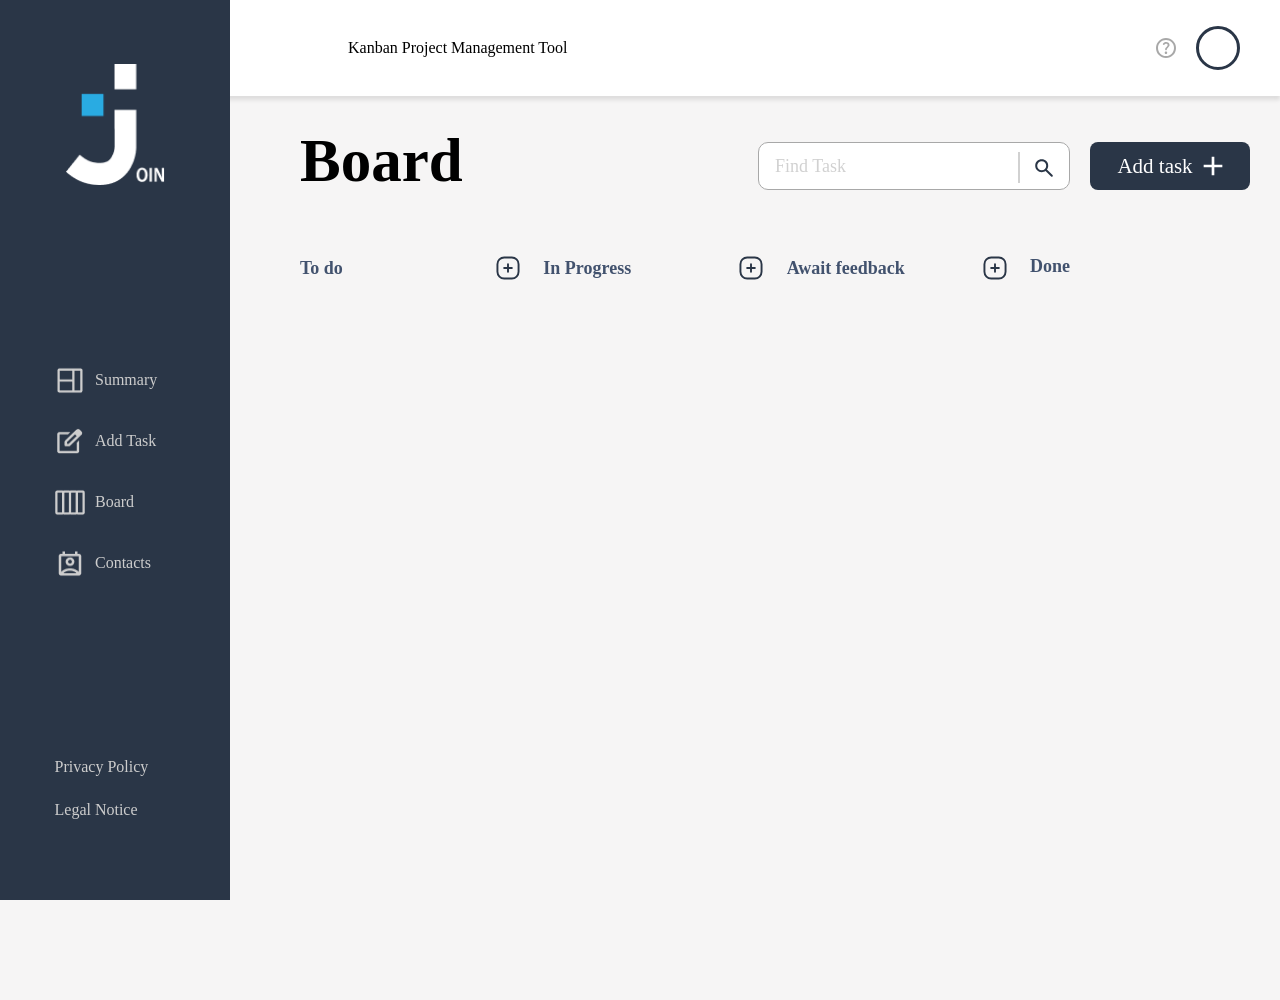
==== board.html @ 8594fd6f "Initial commit - copied from Join fork" ====
<!DOCTYPE html>
<html lang="en">
  <head>
    <meta charset="UTF-8" />
    <meta name="viewport" content="width=device-width, initial-scale=1.0" />
    <title>Board</title>
    <link rel="stylesheet" href="./css/board/board.css" />
    <link rel="stylesheet" href="./css/standard/navbar-header.css" />
    <link rel="stylesheet" href="./css/standard/standard.css">
    <link rel="stylesheet" href="./css/add-task/add-task.css">
        <link rel="stylesheet" href="./css/add-task/add-task-subtask.css">
    <link rel="stylesheet" href="./css/add-task/add-task-floating.css">
    <link rel="stylesheet" href="./css/add-task/add-task-floating-resp.css">
    <link rel="stylesheet" href="./css/board/board-resp.css">
    <link rel="stylesheet" href="./css/board/board-card.css">
    <link rel="stylesheet" href="./css/board/board-card-details-and-edit.css">
    <link rel="stylesheet" href="./css/edit-task/edit-task-responsive.css">

    <link rel="icon" href="./assets/icons/join-main-logo.png" type="image/png">
  </head>
  
  <body onload="init()" onclick="closeSubMenu()">
        <div class="log" id="log"></div>
        <div class="logTaskEdited" id="logTaskEdited"></div>
        <div class="logTaskDeleted" id="logTaskDeleted"></div>
    <div class="overlay dp-none" id="overlay" onclick="closeAddTaskModal();"></div>
    <div class="add-task-content dp-none" onclick="closeContactList(); closeCategoryList();" id="add-task-content">
        <div class="extra-div">
         <div class="add-task-main-title">
         <h1>Add Task</h1>
        <img onclick="closeAddTaskModal()" class="add-task-close-btn" src="./assets/icons/cancel.svg" alt=""></div>
         <div class="scroller">


        <form class="add-task-form">
          <section class="add-task-1">
            <div class="add-title-content">
              <div class="add-title frame-219">
                <label for="add-task-title"
                  >Title<span class="red">*</span></label
                >
                <input
                oninput="removeErrorMsgs('required-title', 'add-task-title')"
                  type="text"
                  id="add-task-title"
                  class="add-task-title"
                  placeholder="Enter a title"
                  required
                />
              </div>
              <div class="requiredText dp-none" id="required-title">
                <p class="red">This field is required</p>
              </div>
              <div class="task-already-exists dp-none" id="task-already-exists">
                <p class="red">Task already exists</p>
              </div>
            </div>
            <div class="add-description frame-219">
              <label for="add-task-description">Description</label>
              <textarea
                name=""
                id="add-task-description"
                class="add-task-description"
                placeholder="Enter a Description"
              ></textarea>
            </div>
            <div class="add-date-content">
              <div class="add-date frame-219">
                <label for="add-task-due-date"
                  >Due date<span class="red">*</span></label
                >
                <input
                onfocus="removeErrorMsgs('required-date', 'add-task-due-date')"
                  type="date"
                  id="add-task-due-date"
                  class="add-task-due-date"
                  placeholder="ide"
                />
              </div>
              <div class="requiredText dp-none" id="required-date">
                <p class="red dp-none">This field is required</p>
                <p class="red dp-none">The date must be in the future!</p>
              </div>
            </div>
            <div class="select-priority frame-39">
              <label for="priority">Priority</label>
              <div class="priority-btns">
                <div
                  class="priority-btn"
                  id="prio-btn-urgent"
                  onclick="togglePrio('urgent')"
                >
                  <p>Urgent</p>
                  <img
                    id="prio-img-urgent"
                    class="priority-img"
                    src="./assets/icons/priority-urgent.svg"
                    alt="Priority Urgent"
                  />
                </div>
                <div
                  class="priority-btn"
                  id="prio-btn-medium"
                  onclick="togglePrio('medium')"
                >
                  <p>Medium</p>
                  <img
                    id="prio-img-medium"
                    class="priority-img"
                    src="./assets/icons/priority-medium.svg"
                    alt="Priority Medium"
                  />
                </div>
                <div
                  class="priority-btn"
                  id="prio-btn-low"
                  onclick="togglePrio('low')"
                >
                  <p>Low</p>
                  <img
                    id="prio-img-low"
                    class="priority-img"
                    src="./assets/icons/priority-low.svg"
                    alt="Priority Low"
                  />
                </div>
              </div>
            </div>
          </section>
          <div class="separator"></div>
          <section class="add-task-2">
            <div class="assigned-to-section frame-39">
              <label for="assigned-to">Assigned to</label>
              <input
                type="text"
                id="assigned-to"
                class="selection"
                placeholder="Select contacts to assign"
                onclick="showContactList(event)"
              />
              <img
                id="assigned-to-img-down"
                class="assigned-to-img dropdown-img"
                src="./assets/icons/arrow_drop_down.svg"
                alt="Select contact dropdown arrow"
                onclick="showContactList(event)"
              />
              <img
                id="assigned-to-img-up"
                class="assigned-to-img dropdown-img dp-none"
                src="./assets/icons/arrow_drop_down_up.svg"
                alt="Select contact dropdown arrow"
                onclick="showContactList(event)"
              />
              <div
                class="drop-down-contact-list dp-none"
                id="drop-down-contact-list"
                onclick="preventBubbling(event)"
              ></div>
              <div id="selected-avatars"></div>
            </div>
            <div class="add-category-content">
              <div class="add-category frame-39">
                <label for="category">Category<span class="red">*</span></label>
                <input
                onfocus="removeErrorMsgs('required-category', 'category')"
                  type="text"
                  id="category"
                  class="selection"
                  placeholder="Select task category"
                  onclick="showCategoryList(event)"
                />
                <img
                  id="add-category-img-down"
                  class="add-category-img dropdown-img"
                  src="./assets/icons/arrow_drop_down.svg"
                  alt="Add category dropdown arrow"
                  onclick="showCategoryList(event)"
                />
                <img
                  id="add-category-img-up"
                  class="add-category-img dropdown-img dp-none"
                  src="./assets/icons/arrow_drop_down_up.svg"
                  alt="Add category dropdown arrow"
                  onclick="showCategoryList(event)"
                />
                <div
                  class="drop-down-category-list dp-none"
                  id="drop-down-category-list"
                  onclick="preventBubbling(event)"
                ></div>
              </div>
              <div class="requiredText dp-none" id="required-category">
                <p class="red">This field is required</p>
              </div>
            </div>
            <div class="add-subtask frame-39">
              <label for="subtask">Subtasks</label>
              <input
                onclick="acceptOrCancelSubtask()"
                type="text"
                id="subtask"
                class="subtask"
                placeholder="Add new subtask"
              />
              <img
                id="add-subtask-img"
                class="add-subtask-img"
                src="./assets/icons/add.svg"
                alt="Add subtask"
              />
                <img
                  onclick="cancelSubTask()"
                  id="cancel-task-img"
                  class="cancel-task-img subtask-img dp-none"
                  src="./assets/icons/cancel.svg"
                  alt="Cancel Subtask"
                />
                <div id="small-separator" class="small-separator dp-none"></div>
                <img
                  id="accept-task-img"
                  class="accept-task-img subtask-img dp-none"
                  src="./assets/icons/check.svg"
                  alt="Accept Subtask"
                  onclick="addSubtask()"
                />
              <div class="subtask-list" id="subtask-list"></div>
            </div>
          </section>
        </form>
 

      </div>
       <div class="form-footer">
          <div class="footnote">
            <span class="red">*</span>This field is required
          </div>
          <div class="form-btns">
            <div
              onclick="clearTaskForm()"
              class="clear-btn form-btn"
              onmouseover="changeToBlueIcon()"
              onmouseout="changeToBlackIcon()"
            >
              <p>Clear</p>
              <img
                id="clear"
                class="clear form-btn-img"
                src="./assets/icons/cancel.svg"
                alt="Clear Task Image"
              />
              <img
                id="clear-hover"
                class="clear-hover form-btn-img dp-none"
                src="./assets/icons/clear-hover.svg"
                alt="Create Task Image Hover"
              />
            </div>
            <div class="create-btn form-btn" onclick="createTask()">
              <p>Create Task</p>
              <img
                class="create form-btn-img"
                src="./assets/icons/check-white.svg"
                alt="Create Task Image"
              />
            </div>
          </div>
        </div>
      </div>
    </div>
    </div>
    <div id="card-details-overlay" class="card-details-overlay dp-none" onclick="closeCardDetails(event)">
      <div class="card-details-content" onclick="event.stopPropagation();  checkAndCloseEditDropdown(event)"></div>
      <div id="dropdown-content-edit" class="dp-none"></div>
    </div>

    <header class="header-general">
      <p class="header-p">Kanban Project Management Tool</p>
      <img
      class="frame-3-icon-header"
      src="./assets/icons/join-logo-blue.svg"
      alt="Join Logo"
    />
      <div class="header-left">
        <a href="./help.html" class="help-icon"
          ><img src="./assets/icons/help.svg" alt="Go to Help Site"
        /></a>
        <span
        id="initialLetter"
          class="header-icon light-blue"
          onclick="showSubMenuLoggedIn();preventBubbling(event)"
          ></span
        >
      </div>
      <div id="subMenu" class="subMenu dp-none"></div>
    </header>
    <div class="content">
    <!-- onclick="closeContactList(); closeCategoryList();" -->
    <main class="main-board">
      <nav class="frame-3">
          <img
            class="frame-3-icon"
            src="./assets/icons/join-main-logo.png"
            alt="Join Logo"
          />
          <div class="frame-3-menu">
            <a href="dashboard.html"><div class="menu-btns">
              <img
                class="menu-icon"
                src="./assets/icons/icon-summary.png"
                alt="icon-summary"
              />
              <p>Summary</p>
            </div></a>
            <a href="add-task.html"><div class="menu-btns">
              <img
                class="menu-icon"
                src="./assets/icons/icon-add-task.png"
                alt="icon-add-task"
              />
              <p>Add Task</p>
            </div></a>
            <a href="board.html"><div class="menu-btns" id="menu-btn-board">
              <img
                class="menu-icon"
                src="./assets/icons/icon-board.png"
                alt="icon-board"
              />
              <p>Board</p>
            </div></a>
            <a href="contacts.html"><div class="menu-btns">
              <img
                class="menu-icon"
                src="./assets/icons/icon-contacts.png"
                alt="icon-contacts"
              />
              <p>Contacts</p>
            </div>
          </div></a>
          <div class="frame-22">
            <a href="privacy-policy.html"><p class="frame-22-btns">Privacy Policy</p></a>
            <a href="legal-notice.html"><p class="frame-22-btns">Legal Notice</p></a>
          </div>
        </nav>
        <div class="board-content">
        <div class="title-section">
          <div class="title">
            <div class="title-cont">
              <h1>Board</h1>
            <img class="add-task-btn-s" id="add-task-btn-s" onclick="goToAddTask()" src="./assets/icons/plus add task mobile.svg" alt="Add Task Icon Small">
            </div>
            <div class="search_add_task_btn">
              <div class="search-container">
                <div class="search-field-and-icons">
              <input type="text" class="searchfield" id="searchfield" placeholder="Find Task" oninput="findTask()">
              
              <div class="separator-search"></div>
              <img class="search-icon" onclick="searchTaskTitles()" src="./assets/icons/board_search.svg" alt="Find Task Icon">
            </div>
              <div class="error-msg-not-found red dp-none" id="task-not-found">No tasks found</div>
            </div>
            <div class="add-task-btn-container">
              <div class="add-task-btn" id="main-add-to-do" onclick="goToAddTask();">Add task <img src="./assets/icons/board_add-task.svg" alt="Add Task Icon"></div></div>
            </div>
        </div>
        </div>
        <div class="board-columns">
          <div class="col-to-do col">
          <div class="board-column-title">
            <div class="to-do list"><p>To do</p></div>
            <img id="add-to-do" class="add-to-column" onclick="selectColumnForTask('add-to-do')" src="./assets/icons/board-column_plus button.svg" alt="Add To Column Icon">
        </div>
          <div class="to-do column drag-area" 
          id="to-do" 
          ondrop="moveTo('to-do');removeHighlight('to-do')" 
          ondragover="allowDrop(event); highlight('to-do');"
          ondragleave = "removeHighlight('to-do')"></div>
        </div>
        <div class="col-in-progress col">
        <div class="board-column-title">
          <div class="in-progress list"><p>In Progress</p></div>
            <img id="add-in-progress" class="add-to-column" onclick="selectColumnForTask('add-in-progress')" src="./assets/icons/board-column_plus button.svg" alt="Add To Column Icon">
        </div>
          <div class="in-progress column drag-area" 
          id="in-progress" 
          ondrop="moveTo('in-progress');removeHighlight('in-progress')" 
          ondragover="allowDrop(event); highlight('in-progress');"
          ondragleave = "removeHighlight('in-progress')"></div>
        </div>
        <div class="await-feedback col">
          <div class="board-column-title">
            <div class="await-feedback list"><p>Await feedback</p></div>
              <img id="add-await-feedback" class="add-to-column"  onclick="selectColumnForTask('add-await-feedback')" src="./assets/icons/board-column_plus button.svg" alt="Add To Column Icon">
          </div>
          <div class="await-feedback column drag-area" 
          id="await-feedback" 
          ondrop="moveTo('await-feedback');removeHighlight('await-feedback');" 
          ondragover="allowDrop(event); highlight('await-feedback');"
          ondragleave = "removeHighlight('await-feedback')"></div>
        </div>
          <div class="done col">
          <div class="board-column-title">
            <div class="done list"><p>Done</p>
            </div></div>
          <div class="done column drag-area" 
          id="done" 
          ondrop="moveTo('done');removeHighlight('done');" 
          ondragover="allowDrop(event); highlight('done');"
          ondragleave = "removeHighlight('done')"></div>
        </div>
      </div>
      </div>
  </main>
    <footer class="footer-resp">
      <a href="dashboard.html"><div class="menu-btns-resp">
        <img class="menu-btn-icon-resp"  src="./assets/icons/icon-summary.png" alt="Summary button icon">
        <p>Summary</p>
      </div></a>
      <a href="board.html"><div class="menu-btns-resp" id="menu-btn-resp-board">            
        <img class="menu-btn-icon-resp" src="./assets/icons/icon-board.png" alt="Board button icon">
        <p>Board</p></div></a>
      <a href="add-task.html"><div class="menu-btns-resp">            
        <img class="menu-btn-icon-resp"  src="./assets/icons/icon-add-task.png" alt="Add task button icon">
        <p>Add Tasks</p></div></a>
      <a href="contacts.html"><div class="menu-btns-resp">            
        <img class="menu-btn-icon-resp"  src="./assets/icons/icon-contacts.png" alt="Contacts button icon">
        <p>Contacts</p>
      </div></a>
    </footer>
  </div>
  <div id="delete-confirmation-overlay" class="dp-none confirmation-overlay">
    <div class="confirmation-box">
      <p>Do you really want to delete this task?</p>
      <div class="confirmation-buttons">
        <button onclick="confirmDeleteTask()" class="task-btn">Yes</button>
        <button onclick="cancelDeleteTask()" class="btn btn-cancel">No</button>
      </div>
    </div>
  </div>
    <script src ="./js/global.js"></script>
        <script src="./js/board/board.js"></script>
    <script src="./js/board/board-drag-and-drop.js"></script>
    <script src="./templates/board/board-template.js"></script>
    <script src="./js/board/board-edit-task-overlay.js"></script>
    <script src="./js/add-task/add-task.js"></script>
    <script src="./js/add-task/add-task-floating.js"></script>

    <script src="./js/add-task/category-add-task.js"></script>
    <script src="./js/add-task/contacts-add-task.js"></script>
    <script src="./js/add-task/prioBtn.js"></script>
    <script src="./js/add-task/subTask-add-task.js"></script>
    <script src="./js/board/contacts-edit-task.js"></script>
    <script src="./js/subtask-edit-task.js"></script>
    <script src="./js/navbar.js"></script>


    <script src="./templates/add-task/add-task-template.js"></script>
  </body>
</html>
---- css/board/board.css ----
.content {
  display: flex;
  flex-direction: column;
}

.main-board {
  flex: 1;
}

.title-section {
  margin-left: 300px;
  display: flex;
  align-items: center;
}
.title {
  height: 100px;
  width: 100%;
  display: flex;
  flex-direction: row;
  gap: 30px;
  justify-content: space-between;
}

.body {
  position: relative;
}

.add-task-content {
  position: fixed;
  top: 50%;
  left: 40%;
  transform: translate(-50%, -50%);
  background-color: #ffffff;
  border-radius: 20px;
  z-index: 3;
  box-shadow: 0px 0px 4px 0px rgba(0, 0, 0, 0.1);
}

.overlay {
  top:0;
  bottom:0;
  position: fixed;
  z-index: 2;
  height: 100vh;
  width: 100vw;
  background-color: rgba(0, 0, 0, 0.322);
}

.dp-none {
  display: none !important;
}

.add-task-btn {
  background-color: #2a3647;
  color: white;
  border: none;
  border-radius: 8px;
  padding: 8px 16px;
  font-size: 16px;
  cursor: pointer;
  transition: background-color 0.2s;
  border: unset;
  display: flex;
  gap: 10px;
}

.task-btn {
  display: flex;
  background-color: #2a3647;
  color: white;
  border: none;
  border-radius: 8px;
  padding: 8px 16px;
  font-size: 16px;
  cursor: pointer;
  transition: background-color 0.2s;
  border: unset;
  display: flex;
  gap: 10px;
}

.white {
  height: 18px;
  width: 18px;
}

.task-btn:hover {
  background-color: #29abe2;
}

.add-task-btn:hover {
  background-color: #29abe2;
}

.add-task-btn-s {
  display: none;
}

.card-s-header {
  display: flex;
  justify-content: space-between;
}

.card-s-move-resp {
  display: none;
}

.card-s-move-resp-menu {
  display: flex;
  flex-direction: column;
  justify-content: space-evenly;
  position: absolute;
  width: 170px;
  right: -140px;
  height: 180px;
  background-color: rgba(42, 54, 71, 1);
  color: white;
  border-bottom-left-radius: 20px;
  border-bottom-right-radius: 20px;
  border-top-right-radius: 20px;
  padding: 9px;
  z-index: 5;
}

.move-resp-menu-title {
  font-weight: 800;
  font-size: 17px;
}

.add-to-column-icon {
  filter: invert(100%);
}

.move {
  display: flex;
  gap: 10px;
  align-items: center;
  height: 25px;
}
.move:hover {
  cursor: pointer;
}

/**/

.board-content {
  margin-top: 30px;
  margin-right: 30px;
}

.search_add_task_btn {
  display: flex;
  gap: 20px;
}

.searchfield,
.add-task-btn {
  height: 48px;
}

.search-field-and-icons {
  position: relative;
}

.searchfield {
  width: 312px;
  border-radius: 10px;
  border: 1px solid rgba(168, 168, 168, 1);
  padding: 8px 16px 8px 16px;
}

.searchfield::placeholder {
  color: rgba(209, 209, 209, 1);
}
.add-task-btn {
  width: 160px;
  display: flex;
  justify-content: center;
  align-items: center;
  font-size: 21px;
}

.priority-btn-group {
  display: flex;
  gap: 12px;
  margin-bottom: 12px;
}

.prio-btn {
  background-color: white;
  justify-content: center;
  align-items: center;
  display: flex;
  gap: 8px;
  border-radius: 10px;
  border: 1px solid #d1d1d1;
  padding: 16px 10px 16px 10px;
  width: 136px;
  height: 45px;
  font-size: 16px;
}

.prio-icon {
  width: 18px;
  height: 18px;
}

.prio-btn:hover {
  cursor: pointer;
  box-shadow: 0px 4px 0px 0px #0000001a;
}

.prio-btn:active {
  transform: scale(0.96);
}

.prio-selected-low {
  background-color: #7ae229;
  border-color: #7ae229;
  color: white;
}

.prio-selected-medium {
  background-color: #ffa800;
  border-color: #ffa800;
  color: white;
}

.prio-selected-urgent {
  background-color: #ff3d00;
  border-color: #ff3d00;
  color: white;
}

.prio-selected-low .prio-icon,
.prio-selected-medium .prio-icon,
.prio-selected-urgent .prio-icon {
  filter: brightness(0) invert(1);
}

.search-icon,
.separator-search {
  position: absolute;
}
.search-icon:hover {
  cursor: pointer;
}

.separator-search {
  height: 31px;
  width: 0px;
  border: 1px solid rgba(209, 209, 209, 1);
  top: 10px;
  right: 50px;
}

.search-icon {
  top: 10px;
  right: 10px;
}

.board-columns {
  padding-left: 300px;
  padding-top: 30px;
  display: flex;
  gap: 10px;
}

.col {
  display: flex;
  flex-direction: column;
  gap: 20px;
  align-items: center;
}
.board-column-title {
  width: 100%;
  display: flex;
  justify-content: space-between;
  color: rgba(66, 82, 110, 1);
}
.list {
  font-size: 18px;
  font-weight: 700;
  display: flex;
  align-items: center;
  justify-content: space-between;
}
.board-columns {
  display: flex;
  justify-content: space-between;
}
.column {
  display: flex;
  width: 220px;
  min-height: 700px;
  height: auto;
  align-items: center;
  border-radius: 10px;
  flex-direction: column;
  justify-content: flex-start;
  gap: 10px;
}

.no-task {
  background-color: rgba(231, 231, 231, 1);
  border: 1px dashed rgba(168, 168, 168, 1);
  color: rgba(168, 168, 168, 1);
  border-radius: 10px;
  width: 100%;
  padding: 10px 20px 10px 10px;
  display: flex;
  justify-content: center;
  align-items: center;
  text-align: center;
}

.grab {
  cursor: move;
  cursor: url(images/grab.cur); /* fallback: Internet Explorer */
  cursor: -webkit-grab; /* Chrome 1-21, Safari 4+ */
  cursor: -moz-grab; /* Firefox 1.5-26 */
}

.grab:active {
  cursor: url(images/grabbing.cur);
  cursor: -webkit-grabbing;
  cursor: -moz-grabbing;
}

.drag-area-highlight {
  background-color: rgba(231, 231, 231, 1);
}

.searchfield:focus {
  outline: none;
  border: 2px solid #29abe2;
}
.add-task-btn-container,
.search-container {
  height: 68px;
}
.search_add_task_btn {
  display: flex;
  align-items: center;
}

.add-task-close-btn-overlay {
  width: 30px;
  height: 30px;
}
.add-task-close-btn-overlay:hover {
  cursor: pointer;
  background-color: rgba(209, 209, 209, 0.434);
  border-radius: 50%;
}
---- css/standard/navbar-header.css ----
/* Navbar */

.footer-resp {
  display: none;
}

.frame-3 {
  width: 230px;
  background-color: #2a3647;
  display: flex;
  flex-direction: column;
  align-items: center;
  justify-content: space-between;
  position: fixed;
  top: 0;
  height: 100vh;
  padding-top: 64px;
  padding-bottom: 64px;
}

.frame-3-icon {
  width: 100px;
  height: 121px;
}

.frame-3-menu {
  display: flex;
  flex-direction: column;
  gap: 15px;
}

.menu-btns {
  display: flex;
  align-items: center;
  gap: 10px;
  color: #cdcdcd;
  height: 46px;
  width: 232px;
  padding: 8px 56px;
}

.menu-btns:hover {
  cursor: pointer;
  background-color: #131820;
}

.menu-icon {
  width: 30px;
  height: 30px;
}

.frame-22 {
  width: 100%;
  display: flex;
  flex-direction: column;
  align-items: center;
  gap: 8px;
}
.frame-22-btns {
  width: 121px;
  height: 35px;
  color: #cdcdcd;
}

.frame-22-btns:hover {
  cursor: pointer;
  color: #29abe2;
  transform: scale(1.05);
  font-weight: 700;
}

.subMenu {
  background-color: #2a3647;
  width: 150px;
  height: 158px;
  position: absolute;
  top: 110px;
  right: 40px;
  border-top-left-radius: 20px;
  border-bottom-right-radius: 20px;
  border-bottom-left-radius: 20px;
  padding: 10px;
  display: flex;
  flex-direction: column;
  justify-content: space-around;
}

.subMenu-btns {
  padding: 10px;
  color: #cdcdcd;
}
.subMenu-btns:hover {
  cursor: pointer;
  background-color: #2a3d59;
}

.dp-none {
  display: none;
}

.subMenu {
  animation-duration: 0.25s;
  animation-name: slide-in;
}

@keyframes slide-in {
  from {
    top: 110px;
    right: -280px;
  }

  to {
    top: 110px;
    right: 40px;
  }
}

/* Header  */

.header-general {
  display: flex;
  justify-content: space-between;
  height: 96px;
  width: 100%;
  padding: 20px 40px 20px 348px;
  align-items: center;
  box-shadow: 0px 4px 4px 0px rgba(0, 0, 0, 0.1);
}

.header-icon {
  border: 3px solid #2a3647;
  border-radius: 50%;
  padding: 10px;
  font-weight: 700;
  width: 44px;
  height: 44px;
  display: flex;
  justify-content: center;
  align-items: center;
}

.header-icon:hover {
  cursor: pointer;
  background-color: #7d7f8149;
}

.light-blue {
  color: #29abe2;
}

.header-left {
  display: flex;
  align-items: center;
  gap: 20px;
}

.help-icon {
  width: 20px;
  height: 20px;
}

.help-icon:hover {
  cursor: pointer;
  transform: scale(1.1);
}

.frame-3-icon-header {
  display: none;
}

@media (max-width: 800px) {
  header {
    padding-left: 40px !important;
  }

  .header-p {
    display: none;
  }

  .frame-3 {
    display: none;
  }

  .footer-resp {
    position: fixed;
    display: flex;
    justify-content: space-evenly;
    background-color: rgba(42, 54, 71, 1);
    height: 80px;
    width: 100%;
    bottom: 0px;
  }

  .menu-btns-resp:hover {
    cursor: pointer;
    background-color: #131820;
    border-radius: 20px;
  }

  .menu-btns-resp {
    display: flex;
    flex-direction: column;
    color: rgba(255, 255, 255, 1);
    font-size: 15.5px;
    align-items: center;
    justify-content: center;
    height: 76px;
    width: 76px;
  }

  .menu-btn-icon-resp {
    height: 24px;
    width: 24px;
  }

  .frame-3-icon-header {
    display: block;
    height: 64px;
  }
}
---- css/standard/standard.css ----
@font-face {
  font-family: "Inter";
  src: url(/Join/assets/fonts/Inter/Inter_18pt-Regular.ttf);
}

* {
  scroll-behavior: smooth;
  box-sizing: border-box;
  margin: 0;
  text-decoration: none;
  font-family: "Inter", "sans-serif";
}

html,
body {
  height: 100%;
  margin: 0;
}

body {
  height: 100vh;
  overflow-x: hidden;
  background-color: rgb(246, 245, 245);
}

header {
  background-color: white;
}

/*General - Submenu*/

.subMenu {
  background-color: #2a3647;
  width: 150px;
  height: 158px;
  position: absolute;
  top: 110px;
  right: 40px;
  border-top-left-radius: 20px;
  border-bottom-right-radius: 20px;
  border-bottom-left-radius: 20px;
  padding: 10px;
  display: flex;
  flex-direction: column;
  justify-content: space-around;
  z-index: 3;
}

.subMenu-btns {
  padding: 10px;
  color: #cdcdcd;
}
.subMenu-btns:hover {
  cursor: pointer;
  background-color: #2a3d59;
}

.dp-none {
  display: none;
}

.subMenu {
  animation-duration: 0.25s;
  animation-name: slidesFromLeft;
}

@keyframes slidesFromLeft {
  from {
    top: 110px;
    right: -280px;
  }

  to {
    top: 110px;
    right: 40px;
  }
}

@media (max-width: 800px) {
  #subMenu {
    width: 145px;
    height: 138px;
    font-size: 16px;
  }
}
---- css/add-task/add-task.css ----
.main-add-task {
  flex: 1;
}
main {
  width: 100%;
}
.content {
  display: flex;
  flex-direction: column;
  max-width: 1440px;
}

.add-task-content {
  display: flex;
  flex-direction: column;
  gap: 20px;
  padding: 50px 100px 70px 100px;
  margin-left: 200px;
}

.separator {
  height: 424px;
  width: 0px;
  border: 1px solid #d1d1d1;
}

.add-task-form {
  display: flex;
  align-items: flex-start;
  gap: 40px;
}

h1 {
  font-size: 61px;
}
.header-general {
  width: 100%;
}
.add-task-1 {
  width: 420px;
  display: flex;
  flex-direction: column;
  gap: 30px;
}
.add-task-2 {
  width: 420px;
  display: flex;
  flex-direction: column;
  justify-content: space-evenly;
  gap: 30px;
}
.add-task-2 input {
  width: 420px;
  position: relative;
}

.add-task-description {
  width: 420px;
  height: 120px;
  border: 1px solid #d1d1d1;
  border-radius: 10px;
  font-size: 18px;
  padding: 15px;
  resize: vertical;
}

.frame-219,
.frame-39 {
  gap: 10px;
}

#add-category-img-down,
#add-category-img-down {
  position: absolute;
  right: 15px;
}
#assigned-to-img-down,
#assigned-to-img-up {
  position: absolute;
  right: 15px;
}

.assigned-to-section,
.add-category,
.add-subtask {
  display: flex;
  flex-direction: column;
  position: relative;
}

.assigned-to-section {
  height: 125px;
}
.subtask-img:hover {
  background-color: #0c2e6218;
  border-radius: 50%;
}

input {
  border: 1px solid #d1d1d1;
  border-radius: 10px;
}

.selection {
  font-size: 20px;
  border: 1px solid #d1d1d1;
  border-radius: 10px;
  padding: 15px;
  width: 350px;
}

.selection.placeholder {
  color: #d1d1d1;
}

.selection:not(.placeholder) {
  color: #2a3647;
}

.dropdown-img {
  width: 7.21px;
  height: 4.6px;
  top: 55px;
  right: 15px;
}

.dropdown-img {
  cursor: pointer;
}

input[type="text"],
input[type="date"] {
  color: #2a3647;
  font-size: 18px;
}

input[type="date"] {
  --webkit-text-fill-color: #d1d1d1;
}
input::placeholder {
  font-size: 18px;
  color: #d1d1d1;
}

textarea:focus {
  outline: 2px solid #29abe2;
}

.add-task-content input:focus {
  border-color: #29abe2 !important; /* Change the border color to blue */
  outline: none;
  box-shadow: 0 0 0 1px #29abe2; /* Add a blue outline */
}

input,
textarea::placeholder {
  /* Chrome, Firefox, Opera, Safari 10.1+ */
  opacity: 1; /* Firefox */
  font-size: 18px;
  color: #d1d1d1;
  padding: 15px;
}

textarea::placeholder {
  padding: 0px;
}

input,
textarea:-ms-input-placeholder {
  /* Internet Explorer 10-11 */
  font-size: 18px;
  color: #d1d1d1;
}

input,
textarea::-ms-input-placeholder {
  /* Microsoft Edge */
  font-size: 18px;
  color: #d1d1d1;
}

.frame-219 {
  display: flex;
  flex-direction: column;
}

.select-priority {
  display: flex;
  flex-direction: column;
}

.priority-btns {
  display: flex;
  gap: 16px;
  justify-content: space-evenly;
  width: 420px;
  height: 56px;
}
.priority-btn {
  background-color: white;
  justify-content: center;
  align-items: center;
  display: flex;
  gap: 8px;
  border-radius: 10px;
  border: 1px solid #d1d1d1;
  padding: 16px 10px 16px 10px;
  width: 136px;
  height: 56px;
}

.priority-img {
  width: 20px;
  height: 14.5px;
}

.priority-btn:hover {
  cursor: pointer;
  box-shadow: 0px 4px 0px 0px #0000001a;
}
.red {
  color: red;
}

.add-subtask-img {
  height: 14px;
  width: 14px;
  position: absolute;
  top: 50px;
  right: 12px;
}

.add-subtask-img:hover {
  cursor: pointer;
}

.add-subtask {
  position: relative;
}

.add-date-img {
  height: 24px;
  width: 24px;
  position: absolute;
  top: 30px;
  right: 20px;
}

.add-date-img:hover {
  cursor: pointer;
}

.add-date {
  position: relative;
}

input[type="date"]::-webkit-calendar-picker-indicator {
  cursor: pointer;
}

.dp-none {
  display: none;
}

.cancel-task-img,
.accept-task-img {
  height: 22px;
  width: 22px;
  cursor: pointer;
  position: absolute;
  top: 45px;
}
.accept-task-img {
  right: 15px;
}
.cancel-task-img {
  right: 45px;
}

.small-separator {
  position: absolute;
  height: 24px;
  width: 0px;
  border: 1px solid #d1d1d1;
  top: 45px;
  right: 40px;
}

.form-footer {
  width: 100%;
  display: flex;
  justify-content: space-between;
  align-items: flex-end;
  padding-bottom: 20px;
  z-index: 999;
}

.footer-resp {
  z-index: 3;
}
.form-btns {
  display: flex;
  gap: 16px;
}

.form-btn {
  display: flex;
  justify-content: center;
  align-items: center;
  gap: 5px;
  border-radius: 10px;
  padding: 16px;
  font-size: 21px;
}
.form-btn-img {
  width: 24px;
  height: 24px;
}

.clear-hover {
  width: 24px;
  height: 24px;
}
.form-btn:hover {
  cursor: pointer;
  box-shadow: 0px 4px 0px 0px #0000001a;
}
.clear-btn {
  display: flex;
  border: 1px solid #2a3647;
}
.clear-btn:hover {
  color: #29abe2;
  border: 1px solid #29abe2;
}
.create-btn {
  color: #ffffff;
  display: flex;
  background-color: #2a3647;
  transition: background-color 100ms ease-in-out;
}
.create-btn:hover {
  background-color: #29abe2;
}

.added-to-board-msg {
  display: flex;
  justify-content: space-evenly;
  align-items: center;
  background-color: #2a3647;
  color: #ffffff;
  border-radius: 20px;
  width: 326px;
  height: 74px;
  box-shadow: 0px 4px 0px 0px rgb(0, 0, 0, 0.1);
  position: fixed;
  left: 50vw;
  top: 50%;
  transform: translate(-50%, -50%);
  animation: slidesFromBottomToMiddle 0.15s forwards;
  z-index: 9999; 
}

@keyframes slidesFromBottomToMiddle {
  0% {
    transform: translate(-50%, 100vh); /* Start from the bottom of the viewport */
  }
  100% {
    transform: translate(-50%, -50%); /* Move to the middle of the viewport */
  }
}

.drop-down-contact-list {
  width: 420px;
  height: 180px;
  position: absolute;
  background-color: #ffffff;
  top: 82px;
  z-index: 2;
  border-radius: 10px;
  overflow-y: scroll;
}

.contact,
.category {
  display: flex;
  align-items: center;
  justify-content: space-between;
  gap: 20px;
}

.contactListElement:hover,
.categoryListElement:hover {
  background-color: #d1d1d1;
  cursor: pointer;
}

.contactListElement,
.categoryListElement {
  background-color: white;
  color: black;
  display: flex;
  align-items: center;
  justify-content: space-between;
  padding: 2px 38px 2px 18px;
  border-radius: 8px;
}
.categoryListElement {
  height: 44px;
}

.avatar {
  background-color: #29abe2;
  border: 2px solid white;
  color: white;
}

.contact span:nth-of-type(1) {
  display: flex;
  justify-content: center;
  align-items: center;
  width: 40px;
  height: 40px;
  padding: 0;
  border-radius: 50%;
}

#selected-avatars {
  display: flex;
  gap: 6px;
}
.selected-avatar {
  display: flex;
  justify-content: center;
  align-items: center;
  color: white;
  /* background-color: #e2298f; */
  width: 18px;
  height: 18px;
  border-radius: 50%;
  padding: 16px;
  font-size: 13px;
}

.drop-down-category-list {
  width: 420px;
  position: absolute;
  background-color: #ffffff;
  top: 82px;
  z-index: 2;
  border-radius: 10px;
  overflow-y: scroll;
}

.requiredText {
  font-size: 13px;
}
---- css/add-task/add-task-subtask.css ----
/*subtask*/

.subtask-list-item-btns {
  display: flex;
  align-items: center;
  gap: 15px;
  position: relative;
}

.subtask-list-item {
  display: flex;
  justify-content: space-between;
  align-items: center;
  width: 100%;
  height: 35px;
  padding: 5px;
  padding-left: 10px;
  border-radius: 10px;
  /* position: relative; */
}

.subtask-list {
  width: 420px;
  display: flex;
  flex-direction: column;
  gap: 5px;
  max-height: 135px;
  overflow-y: auto;
}
.subtask-list-item:hover {
  cursor: pointer;
  background-color: rgba(168, 168, 168, 0.2);
}

.edit,
.delete,
.subtask-list-item-separator {
  position: absolute;
  top: -20px;
}
.edit {
  right: 40px;
}

.delete {
  right: 6px;
}
.subtask-list-item-separator {
  right: 33px;
}

.subtask-edit-icons {
  width: 24px;
  height: 24px;
  margin-top: 8px;
}
.subtask-list-item-separator {
  width: 2px;
  height: 24px;
  background-color: rgba(168, 168, 168, 0.4);
  margin-top: 8px;
}

.change-input {
  width: 100%;
  gap: 20px;
  position: relative;
}
.change-input input {
  height: 30px;
  width: 80%;
}
.subtask-list-item-separator-2 {
  width: 2px;
  height: 24px;
  background-color: rgba(168, 168, 168, 0.4);
}

.accept,
.delete-2,
.subtask-list-item-separator-2 {
  position: absolute;
  top: 5px;
  margin-top: 0;
}
.subtask {
  position: relative;
}
.accept:hover,
.delete-2:hover {
  cursor: pointer;
  background-color: rgba(168, 168, 168, 0.2);
  border-radius: 50%;
}
.accept {
  right: 12px;
}

.delete-2 {
  right: 45px;
}
.subtask-list-item-separator-2 {
  right: 39px;
}

.selected-avatar.extra-avatar {
  background-color: #ccc;
  color: white;
  display: flex;
  align-items: center;
  justify-content: center;
  font-weight: bold;
}
---- css/add-task/add-task-floating.css ----
.add-task-content {
  padding: 60px;
  transform: translate(100vw, -50%);
  animation: slideInFromRight 0.25s forwards;
}
.add-task-main-title {
  display: flex;
  justify-content: space-between;
  align-items: center;
}
@keyframes slideInFromRight {
  0% {
    transform: translate(100vw, -50%);
  }
  100% {
    transform: translate(-50%, -50%);
  }
}

.closing {
  animation: slideOutToRight 0.25s forwards;
}
@keyframes slideOutToRight {
  0% {
    transform: translate(-50%, -50%);
  }
  100% {
    transform: translate(100vw, -50%);
  }
}

.add-task-title {
  display: flex;
  justify-content: space-between;
}

.add-task-1 {
  width: 360px;
}

.add-task-close-btn {
  width: 30px;
  height: 30px;
}
.add-task-close-btn:hover {
  cursor: pointer;
  background-color: rgba(209, 209, 209, 0.434);
  border-radius: 50%;
}

.add-task-2 {
  width: 360px;
}

.add-task-description {
  width: 360px;
  height: 100px;
  padding: 20px;
  resize: vertical;
}

.assigned-to-section,
.add-category {
  position: relative;
}

.priority-btns {
  width: 360px;
  height: 48px;
}
.priority-btn {
  background-color: transparent;
  height: 48px;
}

.add-task-2 input {
  width: 360px;
}

.drop-down-contact-list {
  width: 360px;
}

.selected-avatar {
  background-color: #29abe2;
}

.drop-down-category-list {
  width: 360px;
}

.subtask-list {
  width: 360px;
}
---- css/add-task/add-task-floating-resp.css ----
@media (max-width: 1200px) {
  .add-task-content {
    width: 800px;
    height: 750px;
  }
  input,
  .add-task-description,
  .add-task-2 input {
    width: 280px;
  }
  .drop-down-contact-list,
  .drop-down-category-list,
  .subtask-list {
    width: 280px;
    font-size: 16px;
  }

  .add-task-1,
  .add-task-2,
  .priority-btns {
    width: 280px;
  }
  .priority-btn {
    font-size: 16px;
    padding: 12px 6px 12px 6px;
  }
  .change-input .edit-input-subtask {
    width: 200px !important;
  }
}

@media (max-width: 1050px) {
  .add-task-form {
    flex-direction: column;
    padding-bottom: 50px;
  }
  .separator {
    display: none;
  }
  .extra-div {
    display: flex;
    flex-direction: column;
    height: 100%;
    align-items: center;
  }
  .add-task-content {
    width: 500px;
    height: 750px;
    padding-bottom: 170px;
    overflow: hidden;
  }
  .scroller {
    height: 90%;
    overflow-y: auto;
    overflow-x: hidden;
  }
  .add-task-title {
    align-items: center;
  }
  h1 {
    font-size: 50px;
  }

  input,
  .add-task-description,
  .add-task-2 input {
    width: 360px;
  }
  .drop-down-contact-list,
  .drop-down-category-list,
  .subtask-list {
    width: 360px;
  }

  .add-task-1,
  .add-task-2,
  .priority-btns {
    width: 360px;
  }
  .priority-btn {
    font-size: 16px;
    padding: 12px 6px 12px 6px;
  }

  .form-footer {
    position: fixed;
    bottom: 40px;
    background-color: white;
    flex-direction: column;
    align-items: normal;
    padding: 20px;
    height: 80px;
    z-index: 999;
  }
  .add-task-content {
    width: 600px;
    padding-left: 25px;
    padding-right: 25px;
  }
  .add-task-form {
    margin-top: 20px;
    align-items: center;
  }
  .add-task-main-title {
    width: 100%;

    padding-bottom: 20px;
  }

  .add-task-1,
  .add-task-2,
  input,
  .add-task-description,
  .priority-btns,
  #assigned-to,
  #category,
  #subtask,
  .subtask-list {
    width: 100%;
  }
  .change-input .edit-input-subtask {
    width: 80% !important;
  }
}
@media (max-width: 900px) {
  .add-task-content {
    width: 500px;
  }
}

@media (max-width: 800px) {
  body {
    overflow-x: hidden;
  }
  .overlay {
    z-index: 3;
  }
  .footer-resp {
    z-index: 2;
  }
  .add-task-content {
    z-index: 4;
    width: 600px;
    margin: 0 auto;
    height: calc(100% - 175px);
    margin-top: 15px !important;
  }

  .main-board {
    padding: 20px;
  }
  .add-task-content {
    padding: 20px;
    transform: translate(100vw, -50%);
    animation: slideInFromRightResp 0.25s forwards;
    border-radius: 20px;
    position: absolute;
    padding-right: 0px;
    background-color: rgb(246, 245, 245);
    align-items: center;
  }
  .main-board {
    position: relative;
  }

  .form-footer {
    position: absolute;
    width: 100%;
    padding: 0;
    bottom: 0px;
    background-color: rgb(246, 245, 245);
  }

  @keyframes slideInFromRightResp {
    0% {
      transform: translate(100vw, -50%);
    }
    100% {
      transform: translate(-40%, -50%);
    }
  }

  .closing {
    animation: slideOutToRight 0.25s forwards;
  }
  @keyframes slideOutToRight {
    0% {
      transform: translate(-40%, -50%);
    }
    100% {
      transform: translate(100vw, -50%);
    }
  }
  input,
  .add-task-description,
  .add-task-2 input {
    width: 360px;
  }
  .drop-down-contact-list,
  .drop-down-category-list,
  .subtask-list,
  #assigned-to,
  #category,
  #subtask {
    width: 550px;
  }

  .add-task-1,
  .add-task-2,
  .priority-btns {
    width: 560px;
  }
  .priority-btns {
    width: 560px;
  }
  .scroller {
    width: 100%;
  }

  .add-task-content {
    margin: 0px;
    padding-left: 0px;
    padding-right: 0px;
    position: fixed;
    top: 50%;
    left: 40%;
    transform: translate(-50%, -50%);
  }
  .form-footer {
    justify-content: center;
    width: 100%;
    flex-direction: row;
    margin-left: 0;
    height: 80px;
    bottom: 0px;
    right: 0px;
    left: 0px;
    gap: 20px;
  }
  .add-task-main-title {
    width: 100%;
    margin: 0 auto;
  }

  .frame-3 {
    z-index: 999;
  }

  .add-task-form {
    align-items: center;
    padding-bottom: 230px;
  }

  .add-task-2 input {
    width: 550px;
  }
  input,
  .add-task-description,
  .priority-btns {
    width: 550px;
    height: 45px;
  }
  .add-task-1,
  .add-task-2 {
    width: 550px;
  }
  h1 {
    font-size: 40px;
  }
  .add-task-description {
    height: 88px;
  }
  .clear-btn,
  .form-btn {
    font-size: 16px;
    height: 42px;
    width: 150px;
  }
  .footnote {
    font-size: 16px;
  }
  input::placeholder,
  .add-task-description::placeholder {
    font-size: 16px;
  }
  input[type="date"] {
    font-size: 16px;
  }
  .assigned-to-img,
  .add-category-img,
  .add-subtask-img,
  .cancel-or-accept {
    top: 50px;
    right: 10px;
  }
  .add-subtask-img,
  .cancel-or-accept {
    top: 44px;
  }
  .cancel-task-img,
  .accept-task-img,
  .small-separator {
    top: 40px;
  }
  .change-input .edit-input-subtask {
    width: 450px !important;
  }
}
@media (max-width: 650px) {
  .add-task-2 input {
    width: 450px;
  }
  input,
  .add-task-description,
  .priority-btns {
    width: 450px;
  }
  .drop-down-contact-list,
  .drop-down-category-list,
  .subtask-list,
  #assigned-to,
  #category,
  #subtask {
    width: 450px;
  }
  .add-task-1,
  .add-task-2 {
    width: 450px;
  }
  .form-footer {
    flex-direction: column;
    align-items: center;
    height: 95px;
    padding: 10px;
  }
  input::placeholder,
  .add-task-description::placeholder,
  input[type="date"] {
    font-size: 15px;
  }
  .cancel-task-img,
  .accept-task-img,
  .small-separator {
    top: 42px;
  }
  .change-input .edit-input-subtask {
    width: 350px !important;
  }
  .add-task-content {
    width: 500px;
  }
}

@media (max-width: 520px) {
  .add-task-content {
    width: 430px;
  }
  .add-task-2 input {
    width: 360px;
  }
  input,
  .priority-btns {
    width: 360px;
    height: 40px;
  }
  .drop-down-contact-list,
  .drop-down-category-list,
  .subtask-list,
  #assigned-to,
  #category,
  #subtask {
    width: 360px;
  }

  .add-task-description {
    width: 360px;
  }
  .add-task-1,
  .add-task-2 {
    width: 360px;
  }
  input::placeholder,
  .add-task-description::placeholder {
    font-size: 16px;
  }
  .priority-btns {
    font-size: 16px;
  }
  .add-subtask-img,
  .cancel-or-accept {
    top: 40px;
  }
  .cancel-task-img,
  .accept-task-img,
  .small-separator {
    top: 40px;
  }
  .change-input {
    width: 100%;
  }
  .change-input .edit-input-subtask {
    width: 80% !important;
  }
}

@media (max-width: 450px) {
  .add-task-content {
    width: 370px;
  }
  .priority-btns {
    font-size: 16px;
  }
  .priority-btn {
    padding: 0;
  }
  .priority-img {
    width: 17px;
  }
  .add-task-2 input {
    width: 280px;
  }
  input,
  .add-task-description,
  .priority-btns {
    width: 280px;
  }
  .add-task-1,
  .add-task-2 {
    width: 280px;
  }
  .form-footer {
    padding-left: 20px;
  }
  .clear-btn,
  .form-btn {
    font-size: 16px;
    height: 40px;
    width: 153px;
  }

  .clear-btn {
    width: 100px;
  }
  .drop-down-contact-list,
  .drop-down-category-list,
  .subtask-list,
  #category,
  #subtask,
  #assigned-to {
    width: 280px;
  }
  .change-input .edit-input-subtask {
    width: 180px !important;
  }
}

@media (max-width: 390px) {
  .add-task-content {
    width: 320px;
  }
}

@media (max-width: 350px) {
  .add-task-content {
    width: 290px;
  }
  .drop-down-contact-list,
  .drop-down-category-list,
  .subtask-list,
  #category,
  #subtask,
  #assigned-to {
    width: 260px;
  }
  input,
  .add-task-description,
  .priority-btns {
    width: 260px;
  }
  .add-task-1,
  .add-task-2 {
    width: 260px;
  }
}
---- css/board/board-resp.css ----
@media (max-width: 1367px) {
  .card-s-move-resp {
    display: block;
  }
  .card-s-move-resp:hover {
    cursor: pointer;
  }
  .card-s-move-resp-menu {
    right: -50px;
    font-size: 16px;
  }
  .move:hover {
    background-color: #2a3d59;
  }
}

@media (max-width: 1250px) {
  .board-columns {
    flex-direction: column;
    padding-left: 300px;
    padding-bottom: 60px;
    display: flex;
    overflow-x: auto;
    overflow-y: hidden;
    scroll-behavior: smooth;
    scroll-snap-type: x mandatory;
    gap: 10px;
  }

  .column {
    flex-direction: row;
    width: 100%;
    min-width: 90%;
    min-height: 0px;
    height: auto;
    overflow-y: auto;
    flex-shrink: 0;
    scroll-snap-align: start;
    scroll-margin-top: 1rem;
    padding: 1rem 0.4rem;
  }
  .card-s {
    flex-shrink: 0;
  }

  .title-section {
    flex-direction: column;
    align-items: normal;
    gap: 30px;
  }
  .searchfield {
    width: 80%;
  }

  .search-field-and-icons {
    position: relative;
    width: 300px;
  }
  .search-field-and-icons input {
    width: 300px;
  }
  .search-icon {
    right: 10px;
  }
  .separator-search {
    right: 45px;
  }
  .title-cont h1 {
    font-size: 61px;
  }
}

@media (max-width: 1000px) {
  .title {
    flex-direction: column;
  }
  .board-columns {
    padding-top: 70px;
  }
}
@media (max-width: 970px) {
  .searchfield {
    width: 60%;
  }
  .search-icon {
    right: 10px;
  }
  .separator-search {
    right: 45px;
  }
}

@media (max-width: 850px) {
  .search_add_task_btn {
    height: 150px !important;
    flex-direction: column;
    align-items: normal;
    margin-bottom: 115px;
    height: 0px;
    gap: 0;
  }
  .error-msg-not-found {
    font-size: 16px;
  }
  .board-columns {
    padding-top: 150px;
  }
  .search-container {
    height: 75px;
  }
}

@media (max-width: 800px) {
  .board-wrapper {
    padding: 0px;
  }
  .board-content {
    margin: 0px;
  }
  .search_add_task_btn {
    margin-bottom: 55px;
  }
  .title-section {
    margin: 50px 0px 50px 0px;
    justify-content: flex-start;
    align-items: normal;
  }
  .title {
    display: flex;
    justify-content: space-between;
    flex-direction: column;
    gap: 60px;
  }
  .title h1 {
    font-size: 47px;
  }
  .title-cont {
    display: flex;
    justify-content: space-between;
    align-items: center;
  }
  .main {
    margin-left: 20px;
    margin-right: 20px;
    overflow-x: hidden;
  }
  .search_add_task_btn {
    flex-direction: column;
    justify-content: center;
    align-items: flex-start;
  }
  .searchfield {
    width: 100%;
  }
  .search-icon {
    right: 10px;
  }
  .separator-search {
    right: 50px;
  }

  .add-task-btn {
    display: none;
  }
  .add-task-btn-s {
    display: block;
    height: 44px;
    width: 44px;
  }

  .add-task-btn-s:hover {
    cursor: pointer;
  }
  .column {
    flex-direction: row;
    width: 1000px;
    height: 240px;
  }
  .col,
  .column {
    align-items: normal;
  }
  .board-columns {
    flex-direction: column;
    padding: 0px;
    padding-bottom: 160px;
    display: flex;
    overflow-x: auto;
    overflow-y: hidden;
    scroll-behavior: smooth;
    scroll-snap-type: x mandatory;
    gap: 10px;
    padding-top: 40px;
  }

  .column {
    flex-direction: row;
    width: 100%;
    min-width: 90%;
    height: auto;
    overflow-y: auto;
    flex-shrink: 0;
    scroll-snap-align: start;
    scroll-margin-top: 1rem;
    padding: 1rem 0.4rem;
  }
  .card-s {
    flex-shrink: 0;
  }
}
@media (max-width: 600px) {
  .search-container,
  .search-field-and-icons,
  .search-field-and-icons input {
    width: 100%;
  }
  .searchfield::placeholder {
    font-size: 16px;
  }
}
---- css/board/board-card.css ----
.card-s {
  position: relative;
  width: 210px;
  height: 220px;
  background-color: white;
  border-radius: 20px;
  padding: 13px;
  display: flex;
  flex-direction: column;
  justify-content: space-between;
  box-shadow: 0px 0px 10px 3px rgba(0, 0, 0, 0.08);
}
.category-card-s {
  width: 125px;
  height: 27px;
  background-color: blue;
  color: white;
  border-radius: 8px;
  display: flex;
  align-items: center;
  justify-content: center;
  padding: 7px;
}

.title-card-s {
  font-weight: 700;
}
.description-card-s {
  font-size: 16px;
  color: rgba(168, 168, 168, 1);
}
.subtask-nr-s {
  font-size: 16px;
}

#selected-avatars {
  display: flex;
}
.selected-avatar-card-s {
  display: flex;
  justify-content: center;
  align-items: center;
  color: white;
  border: 2px solid #ffffff;
  width: 13px;
  height: 13px;
  border-radius: 50%;
  padding: 16px;
  font-size: 16px;
  margin-left: -10px;
}

.selected-avatar-card-s-task {
  display: flex;
  justify-content: center;
  align-items: center;
  color: white;
  border: 2px solid #ffffff;
  width: 13px;
  height: 13px;
  border-radius: 50%;
  padding: 16px;
  font-size: 16px;
  margin: 4px 12px 4px 24px;
}

li {
  list-style-type: none;
}

.selected-avatars {
  display: flex;
  align-items: center;
  margin-left: 10px;
}

.footer-card-s {
  display: flex;
  align-items: center;
  justify-content: space-between;
}
.subtask-card-s {
  display: flex;
  align-items: center;
  justify-content: space-between;
}
.prio-img-card-s {
  height: 17px;
  width: 17px;
}
.subtask-progbar-s {
  background-color: antiquewhite;
  width: 80px;
  height: 7px;
  border-radius: 20px;
  border: 1px solid rgba(69, 137, 255, 1);
}
.progress-bar-filling {
  background-color: rgba(69, 137, 255, 1);
  height: 7px;
  border-radius: 20px;
}

.add-to-column {
  cursor: pointer;
  width: 24px;
  height: 24px;
}
---- css/board/board-card-details-and-edit.css ----
.card-details-overlay {
  position: fixed;
  top: 0;
  left: 0;
  width: 100%;
  height: 100%;
  background-color: rgba(0, 0, 0, 0.4);
  display: flex;
  justify-content: center;
  align-items: center;
  z-index: 1000;
}

.card-details-content {
  background-color: white;
  padding: 24px;
  padding-bottom: 0px;
  border-radius: 24px;
  width: 430px;
  height: 600px;
  display: flex;
  justify-content: space-between;
  flex-direction: column;
  overflow: hidden;
}

.card-main-content {
  overflow-y: auto;
}

.card-overlay-content-scrollbar {
  overflow-y: auto;
}

.margin-bottom {
  margin-bottom: 40px;
}

.contact-change {
  display: flex;
  gap: 10px;
  align-items: center;
}

.edit-icon {
  margin-right: 12px;
}

.edit-icon:hover,
.delete:hover {
  cursor: pointer;
  color: rgba(0, 124, 238, 1);
}

.delete-display:hover {
  color: #29abe2;
  cursor: pointer;
}

.task-overlay-contact {
  display: flex;
  align-items: center;
  margin: 8px 0 8px 12px;
}

.task-subtask {
  margin-bottom: 8px;
}

.task-list {
  margin: 4px;
  display: flex;
  align-items: center;
  gap: 8px;
  margin-bottom: 8px;
}

.card-overlay {
  height: 100%;
}

.task-overlay-footer {
  display: flex;
  width: 100%;
  justify-content: flex-end;
  gap: 12px;
  padding-bottom: 12px;
  padding-top: 4px;
  position: sticky;
  bottom: 0;
  background-color: white;
}

.margin-left {
  margin-left: 8px;
}

.confirmation-overlay {
  position: fixed;
  top: 0;
  left: 0;
  width: 100vw;

  height: 100vh;
  background-color: rgba(0, 0, 0, 0.5);
  display: flex;
  justify-content: center;
  align-items: center;
  z-index: 9999;
}

.confirmation-box {
  background-color: white;
  padding: 24px;
  border-radius: 12px;
  text-align: center;
  max-width: 300px;
  box-shadow: 0 4px 12px rgba(0, 0, 0, 0.2);
}

.confirmation-buttons {
  margin-top: 16px;
  display: flex;
  justify-content: space-around;
}

.btn {
  padding: 8px 16px;
  border-radius: 6px;
  border: none;
  cursor: pointer;
  font-weight: 500;
  transition: all 0.2s ease;
  transform: scale(1);
}

.btn:active {
  transform: scale(0.95); /* Click animation */
}

.btn-confirm {
  background-color: #ff4d4d;
  color: white;
}

.btn-confirm:hover {
  background-color: #e60000;
}

.btn-cancel {
  background-color: #e0e0e0;
}

.btn-cancel:hover {
  background-color: #c2c2c2;
}

.edit-input,
.edit-textarea {
  width: 100%;
  padding: 10px;
  margin-bottom: 12px;
  margin-top: 6px;
  border: 1px solid #ccc;
  border-radius: 6px;
  font-size: 16px;
  color: black;
}

.edit-input-subtask {
  width: 270px !important;
}

.edit-textarea {
  resize: vertical;
  min-height: 80px;
}

.edit-btn-row {
  display: flex;
  gap: 12px;
  margin-top: 16px;
  margin-bottom: 8px;
  justify-content: flex-end;
}

.card-overlay-header-flex {
  display: flex;
  justify-content: space-between;
  padding-bottom: 12px;
}

.card-overlay-header-flex-right {
  display: flex;
  justify-content: right;
  padding-bottom: 12px;
  width: 350px;
}

.task-title {
  font-size: 36px;
  margin-bottom: 12px;
}

.task-description {
  margin-bottom: 12px;
  font-size: 18px;
}

.task-date {
  margin-bottom: 12px;
}

.task-priority {
  margin-bottom: 12px;
  margin-right: 12px;
}

.flex-priority {
  display: flex;
}

.avatar {
  background-color: #29abe2;
  border: 2px solid white;
  color: white;
}

.avatar-card-edit {
  display: flex;
  justify-content: center;
  align-items: center;
  color: white;
  border: 2px solid #ffffff;
  width: 40px;
  height: 40px;
  border-radius: 50%;
  padding: 16px;
  font-size: 16px;
  margin-left: -10px;
}

.edit-selected-avatars {
  display: flex;
  align-items: center;
  margin-left: 10px;
}

.contactListElement.selected {
  background-color: rgb(42, 54, 71);
  border-radius: 8px;
  color: white;
}

.contactListElement.selected:hover {
  background-color: rgb(42, 54, 71);
  color: white;
}

.edit-drop-down-contact-list {
  width: 100%;
  height: 180px;
  position: absolute;
  background-color: #ffffff;
  top: 82px;
  z-index: 9999;
  border-radius: 10px;
  overflow-y: scroll;
}

.edit-form {
  width: 350px;
  margin-left: 8px;
}

#edit-drop-down-contact-list {
  scroll-behavior: auto;
}

.edit-subtask-label {
  margin-top: 12px;
}

.subtask {
  align-items: center !important;
  display: flex;
  width: 350px;
}

.edit-add-subtask-img {
  height: 14px;
  width: 14px;
  position: absolute;
  top: 60px;
  right: 12px;
}

.edit-cancel-task-img,
.edit-accept-task-img {
  height: 22px;
  width: 22px;
  cursor: pointer;
  position: absolute;
  top: 55px;
}

.edit-accept-task-img {
  right: 15px;
}

.edit-cancel-task-img {
  right: 45px;
}

.edit-small-separator {
  position: absolute;
  height: 24px;
  width: 0px;
  border: 1px solid #d1d1d1;
  top: 55px;
  right: 40px;
}

.edit-checkbox {
  width: 12px;
  height: 12px;
  cursor: pointer;
}

.subtask-title {
  width: 270px !important;
  max-height: 40px;
  overflow-x: hidden;
}

.card-overlay-subtask-title {
  max-width: 280px;
  overflow-x: hidden;
}

.selected-avatars-overlay {
  height: 180px;
  overflow-y: auto;
  scrollbar-width: none; /* Firefox */
  -ms-overflow-style: none; /* IE 10+ */
}

.selected-avatars-overlay::-webkit-scrollbar {
  display: none;
}
.negative-margin {
  margin-top: -10px;
}

.task-edited-msg {
  display: flex;
  justify-content: space-evenly;
  align-items: center;
  background-color: #2a3647;
  color: #ffffff;
  border-radius: 20px;
  width: 326px;
  height: 74px;
  box-shadow: 0px 4px 0px 0px rgb(0, 0, 0, 0.1);
  position: fixed;
  left: 50vw;
  top: 50%;
  transform: translate(-50%, -50%);
  animation: editedIn 0.15s forwards;
  z-index: 9999;
}

@keyframes editedIn {
  0% {
    transform: translate(-50%, 100vh);
  }
  100% {
    transform: translate(-50%, -50%);
  }
}

.closingEdited {
  animation: slideOutEdited ease-in-out 0.45s 1 normal forwards;
}

@keyframes slideOutEdited {
  0% {
    transform: translate(-50%, -50%);
  }
  100% {
    transform: translate(-50%, 100vh);
  }
}

.task-deleted-msg {
  display: flex;
  justify-content: space-evenly;
  align-items: center;
  background-color: #2a3647;
  color: #ffffff;
  border-radius: 20px;
  width: 326px;
  height: 74px;
  box-shadow: 0px 4px 0px 0px rgb(0, 0, 0, 0.1);
  position: fixed;
  left: 50vw;
  top: 50%;
  transform: translate(-50%, -50%);
  animation: deleted 0.15s forwards;
  z-index: 9999;
}

.closingDeleted {
  animation: slideOutDeleted ease-in-out 0.45s 1 normal forwards;
}

@keyframes slideOutDeleted {
  0% {
    transform: translate(-50%, -50%);
  }
  100% {
    transform: translate(-50%, 100vh);
  }
}

.edit-checkbox {
  width: 24px;
  height: 24px;
}
---- css/edit-task/edit-task-responsive.css ----
@media (max-width: 1200px) {
  #edit-subtask-list {
    width: 350px !important;
  }
}

@media (max-width: 500px) {
  .card-details-content {
    height: 500px;
    width: 300px;
    padding: 12px 12px 0 12px;
  }

  .card-details-content p {
    font-size: 16px;
  }

  .prio-btn {
    width: 120px !important;
  }

  .priority-btn-group {
    flex-direction: column;
    align-items: center;
  }

  .task-title {
    font-size: 28px;
  }

  .edit-input {
    width: 245px;
  }

  .edit-form {
    width: 250px;
  }


  .edit-textarea {
    width: 245px;
  }

  .card-overlay-header-flex-right {
    width: 100%;
  }

  .selection {
    width: 245px;
  }

  .prio-btn {
    width: 75px;
    font-size: 16px;
  }

  .contact-list-name {
    font-size: 16px !important;
  }

  .avatar-card-edit {
    width: 30px;
    height: 30px;
    font-size: 16px;
  }

  .subtask {
    width: 245px;
    font-size: 16px !important;
  }

  .edit-cancel-task-img,
  .edit-accept-task-img,
  .edit-small-separator {
    top: 50px;
  }

  .edit-add-subtask-img {
    top: 55px;
  }

  .subtask-list-item li {
    font-size: 16px !important;
  }

  .edit-input-subtask-overlay {
    font-size: 16px !important;
    width: 180px !important;
  }

  .subtask-title {
    width: 175px !important;
  }
  #edit-subtask-list {
    width: 250px !important;
  }
  .change-input input {
    width: 70% !important;
  }
}
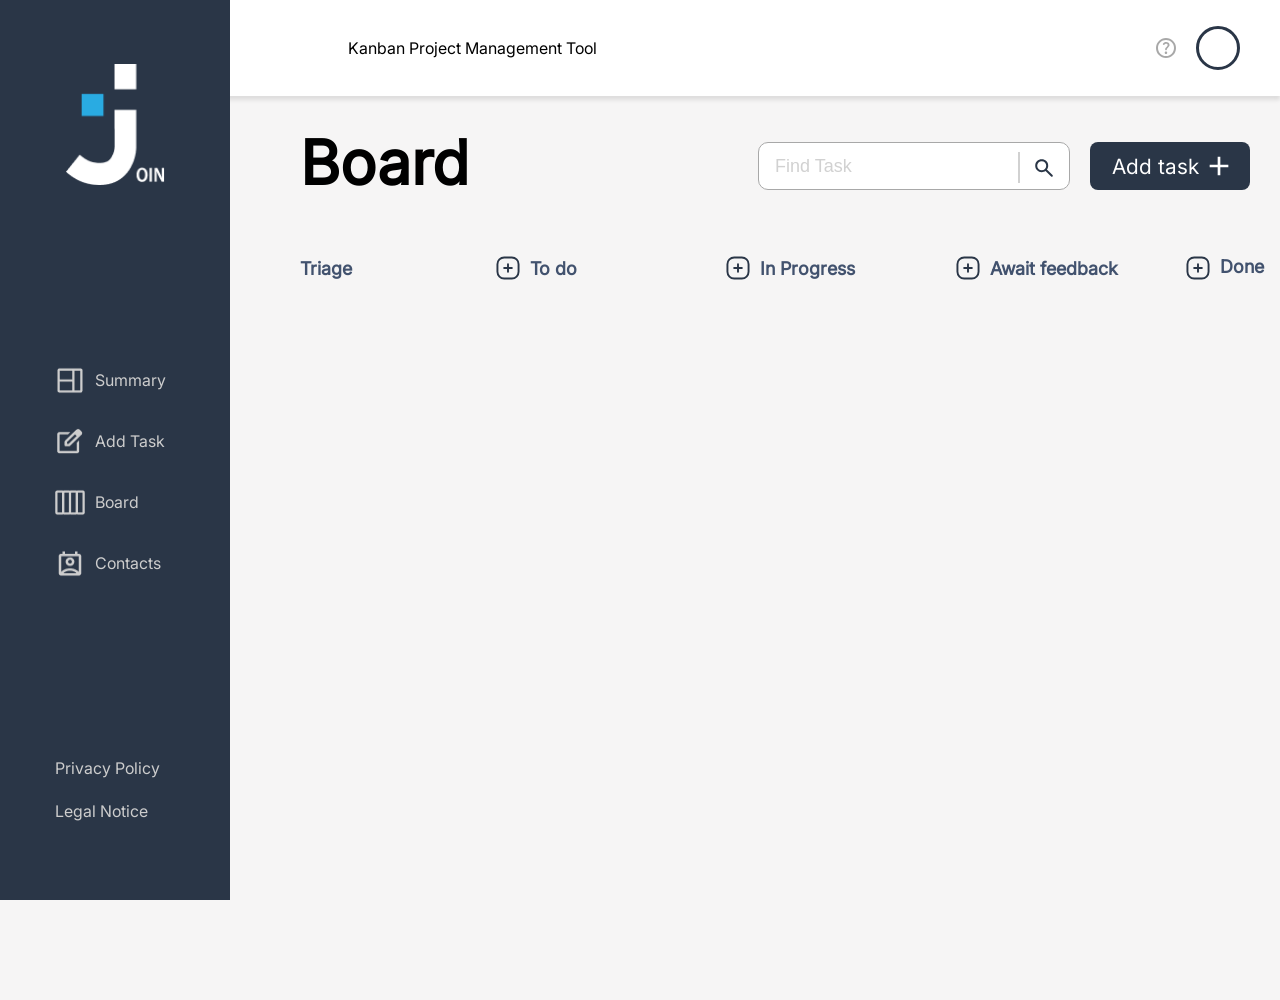
==== commit 752963a3: "add triage column to board, and navigate there the new tasks" ====
--- a/board.html
+++ b/board.html
@@ -1,52 +1,46 @@
 <!DOCTYPE html>
 <html lang="en">
-  <head>
-    <meta charset="UTF-8" />
-    <meta name="viewport" content="width=device-width, initial-scale=1.0" />
-    <title>Board</title>
-    <link rel="stylesheet" href="./css/board/board.css" />
-    <link rel="stylesheet" href="./css/standard/navbar-header.css" />
-    <link rel="stylesheet" href="./css/standard/standard.css">
-    <link rel="stylesheet" href="./css/add-task/add-task.css">
-        <link rel="stylesheet" href="./css/add-task/add-task-subtask.css">
-    <link rel="stylesheet" href="./css/add-task/add-task-floating.css">
-    <link rel="stylesheet" href="./css/add-task/add-task-floating-resp.css">
-    <link rel="stylesheet" href="./css/board/board-resp.css">
-    <link rel="stylesheet" href="./css/board/board-card.css">
-    <link rel="stylesheet" href="./css/board/board-card-details-and-edit.css">
-    <link rel="stylesheet" href="./css/edit-task/edit-task-responsive.css">
-
-    <link rel="icon" href="./assets/icons/join-main-logo.png" type="image/png">
-  </head>
-  
-  <body onload="init()" onclick="closeSubMenu()">
-        <div class="log" id="log"></div>
-        <div class="logTaskEdited" id="logTaskEdited"></div>
-        <div class="logTaskDeleted" id="logTaskDeleted"></div>
-    <div class="overlay dp-none" id="overlay" onclick="closeAddTaskModal();"></div>
-    <div class="add-task-content dp-none" onclick="closeContactList(); closeCategoryList();" id="add-task-content">
-        <div class="extra-div">
-         <div class="add-task-main-title">
-         <h1>Add Task</h1>
-        <img onclick="closeAddTaskModal()" class="add-task-close-btn" src="./assets/icons/cancel.svg" alt=""></div>
-         <div class="scroller">
+
+<head>
+  <meta charset="UTF-8" />
+  <meta name="viewport" content="width=device-width, initial-scale=1.0" />
+  <title>Board</title>
+  <link rel="stylesheet" href="./css/board/board.css" />
+  <link rel="stylesheet" href="./css/standard/navbar-header.css" />
+  <link rel="stylesheet" href="./css/standard/standard.css">
+  <link rel="stylesheet" href="./css/add-task/add-task.css">
+  <link rel="stylesheet" href="./css/add-task/add-task-subtask.css">
+  <link rel="stylesheet" href="./css/add-task/add-task-floating.css">
+  <link rel="stylesheet" href="./css/add-task/add-task-floating-resp.css">
+  <link rel="stylesheet" href="./css/board/board-resp.css">
+  <link rel="stylesheet" href="./css/board/board-card.css">
+  <link rel="stylesheet" href="./css/board/board-card-details-and-edit.css">
+  <link rel="stylesheet" href="./css/edit-task/edit-task-responsive.css">
+
+  <link rel="icon" href="./assets/icons/join-main-logo.png" type="image/png">
+</head>
+
+<body onload="init()" onclick="closeSubMenu()">
+  <div class="log" id="log"></div>
+  <div class="logTaskEdited" id="logTaskEdited"></div>
+  <div class="logTaskDeleted" id="logTaskDeleted"></div>
+  <div class="overlay dp-none" id="overlay" onclick="closeAddTaskModal();"></div>
+  <div class="add-task-content dp-none" onclick="closeContactList(); closeCategoryList();" id="add-task-content">
+    <div class="extra-div">
+      <div class="add-task-main-title">
+        <h1>Add Task</h1>
+        <img onclick="closeAddTaskModal()" class="add-task-close-btn" src="./assets/icons/cancel.svg" alt="">
+      </div>
+      <div class="scroller">
 
 
         <form class="add-task-form">
           <section class="add-task-1">
             <div class="add-title-content">
               <div class="add-title frame-219">
-                <label for="add-task-title"
-                  >Title<span class="red">*</span></label
-                >
-                <input
-                oninput="removeErrorMsgs('required-title', 'add-task-title')"
-                  type="text"
-                  id="add-task-title"
-                  class="add-task-title"
-                  placeholder="Enter a title"
-                  required
-                />
+                <label for="add-task-title">Title<span class="red">*</span></label>
+                <input oninput="removeErrorMsgs('required-title', 'add-task-title')" type="text" id="add-task-title"
+                  class="add-task-title" placeholder="Enter a title" required />
               </div>
               <div class="requiredText dp-none" id="required-title">
                 <p class="red">This field is required</p>
@@ -57,25 +51,14 @@
             </div>
             <div class="add-description frame-219">
               <label for="add-task-description">Description</label>
-              <textarea
-                name=""
-                id="add-task-description"
-                class="add-task-description"
-                placeholder="Enter a Description"
-              ></textarea>
+              <textarea name="" id="add-task-description" class="add-task-description"
+                placeholder="Enter a Description"></textarea>
             </div>
             <div class="add-date-content">
               <div class="add-date frame-219">
-                <label for="add-task-due-date"
-                  >Due date<span class="red">*</span></label
-                >
-                <input
-                onfocus="removeErrorMsgs('required-date', 'add-task-due-date')"
-                  type="date"
-                  id="add-task-due-date"
-                  class="add-task-due-date"
-                  placeholder="ide"
-                />
+                <label for="add-task-due-date">Due date<span class="red">*</span></label>
+                <input onfocus="removeErrorMsgs('required-date', 'add-task-due-date')" type="date"
+                  id="add-task-due-date" class="add-task-due-date" placeholder="ide" />
               </div>
               <div class="requiredText dp-none" id="required-date">
                 <p class="red dp-none">This field is required</p>
@@ -85,44 +68,20 @@
             <div class="select-priority frame-39">
               <label for="priority">Priority</label>
               <div class="priority-btns">
-                <div
-                  class="priority-btn"
-                  id="prio-btn-urgent"
-                  onclick="togglePrio('urgent')"
-                >
+                <div class="priority-btn" id="prio-btn-urgent" onclick="togglePrio('urgent')">
                   <p>Urgent</p>
-                  <img
-                    id="prio-img-urgent"
-                    class="priority-img"
-                    src="./assets/icons/priority-urgent.svg"
-                    alt="Priority Urgent"
-                  />
+                  <img id="prio-img-urgent" class="priority-img" src="./assets/icons/priority-urgent.svg"
+                    alt="Priority Urgent" />
                 </div>
-                <div
-                  class="priority-btn"
-                  id="prio-btn-medium"
-                  onclick="togglePrio('medium')"
-                >
+                <div class="priority-btn" id="prio-btn-medium" onclick="togglePrio('medium')">
                   <p>Medium</p>
-                  <img
-                    id="prio-img-medium"
-                    class="priority-img"
-                    src="./assets/icons/priority-medium.svg"
-                    alt="Priority Medium"
-                  />
+                  <img id="prio-img-medium" class="priority-img" src="./assets/icons/priority-medium.svg"
+                    alt="Priority Medium" />
                 </div>
-                <div
-                  class="priority-btn"
-                  id="prio-btn-low"
-                  onclick="togglePrio('low')"
-                >
+                <div class="priority-btn" id="prio-btn-low" onclick="togglePrio('low')">
                   <p>Low</p>
-                  <img
-                    id="prio-img-low"
-                    class="priority-img"
-                    src="./assets/icons/priority-low.svg"
-                    alt="Priority Low"
-                  />
+                  <img id="prio-img-low" class="priority-img" src="./assets/icons/priority-low.svg"
+                    alt="Priority Low" />
                 </div>
               </div>
             </div>
@@ -131,64 +90,31 @@
           <section class="add-task-2">
             <div class="assigned-to-section frame-39">
               <label for="assigned-to">Assigned to</label>
-              <input
-                type="text"
-                id="assigned-to"
-                class="selection"
-                placeholder="Select contacts to assign"
-                onclick="showContactList(event)"
-              />
-              <img
-                id="assigned-to-img-down"
-                class="assigned-to-img dropdown-img"
-                src="./assets/icons/arrow_drop_down.svg"
-                alt="Select contact dropdown arrow"
-                onclick="showContactList(event)"
-              />
-              <img
-                id="assigned-to-img-up"
-                class="assigned-to-img dropdown-img dp-none"
-                src="./assets/icons/arrow_drop_down_up.svg"
-                alt="Select contact dropdown arrow"
-                onclick="showContactList(event)"
-              />
-              <div
-                class="drop-down-contact-list dp-none"
-                id="drop-down-contact-list"
-                onclick="preventBubbling(event)"
-              ></div>
+              <input type="text" id="assigned-to" class="selection" placeholder="Select contacts to assign"
+                onclick="showContactList(event)" />
+              <img id="assigned-to-img-down" class="assigned-to-img dropdown-img"
+                src="./assets/icons/arrow_drop_down.svg" alt="Select contact dropdown arrow"
+                onclick="showContactList(event)" />
+              <img id="assigned-to-img-up" class="assigned-to-img dropdown-img dp-none"
+                src="./assets/icons/arrow_drop_down_up.svg" alt="Select contact dropdown arrow"
+                onclick="showContactList(event)" />
+              <div class="drop-down-contact-list dp-none" id="drop-down-contact-list" onclick="preventBubbling(event)">
+              </div>
               <div id="selected-avatars"></div>
             </div>
             <div class="add-category-content">
               <div class="add-category frame-39">
                 <label for="category">Category<span class="red">*</span></label>
-                <input
-                onfocus="removeErrorMsgs('required-category', 'category')"
-                  type="text"
-                  id="category"
-                  class="selection"
-                  placeholder="Select task category"
-                  onclick="showCategoryList(event)"
-                />
-                <img
-                  id="add-category-img-down"
-                  class="add-category-img dropdown-img"
-                  src="./assets/icons/arrow_drop_down.svg"
-                  alt="Add category dropdown arrow"
-                  onclick="showCategoryList(event)"
-                />
-                <img
-                  id="add-category-img-up"
-                  class="add-category-img dropdown-img dp-none"
-                  src="./assets/icons/arrow_drop_down_up.svg"
-                  alt="Add category dropdown arrow"
-                  onclick="showCategoryList(event)"
-                />
-                <div
-                  class="drop-down-category-list dp-none"
-                  id="drop-down-category-list"
-                  onclick="preventBubbling(event)"
-                ></div>
+                <input onfocus="removeErrorMsgs('required-category', 'category')" type="text" id="category"
+                  class="selection" placeholder="Select task category" onclick="showCategoryList(event)" />
+                <img id="add-category-img-down" class="add-category-img dropdown-img"
+                  src="./assets/icons/arrow_drop_down.svg" alt="Add category dropdown arrow"
+                  onclick="showCategoryList(event)" />
+                <img id="add-category-img-up" class="add-category-img dropdown-img dp-none"
+                  src="./assets/icons/arrow_drop_down_up.svg" alt="Add category dropdown arrow"
+                  onclick="showCategoryList(event)" />
+                <div class="drop-down-category-list dp-none" id="drop-down-category-list"
+                  onclick="preventBubbling(event)"></div>
               </div>
               <div class="requiredText dp-none" id="required-category">
                 <p class="red">This field is required</p>
@@ -196,236 +122,208 @@
             </div>
             <div class="add-subtask frame-39">
               <label for="subtask">Subtasks</label>
-              <input
-                onclick="acceptOrCancelSubtask()"
-                type="text"
-                id="subtask"
-                class="subtask"
-                placeholder="Add new subtask"
-              />
-              <img
-                id="add-subtask-img"
-                class="add-subtask-img"
-                src="./assets/icons/add.svg"
-                alt="Add subtask"
-              />
-                <img
-                  onclick="cancelSubTask()"
-                  id="cancel-task-img"
-                  class="cancel-task-img subtask-img dp-none"
-                  src="./assets/icons/cancel.svg"
-                  alt="Cancel Subtask"
-                />
-                <div id="small-separator" class="small-separator dp-none"></div>
-                <img
-                  id="accept-task-img"
-                  class="accept-task-img subtask-img dp-none"
-                  src="./assets/icons/check.svg"
-                  alt="Accept Subtask"
-                  onclick="addSubtask()"
-                />
+              <input onclick="acceptOrCancelSubtask()" type="text" id="subtask" class="subtask"
+                placeholder="Add new subtask" />
+              <img id="add-subtask-img" class="add-subtask-img" src="./assets/icons/add.svg" alt="Add subtask" />
+              <img onclick="cancelSubTask()" id="cancel-task-img" class="cancel-task-img subtask-img dp-none"
+                src="./assets/icons/cancel.svg" alt="Cancel Subtask" />
+              <div id="small-separator" class="small-separator dp-none"></div>
+              <img id="accept-task-img" class="accept-task-img subtask-img dp-none" src="./assets/icons/check.svg"
+                alt="Accept Subtask" onclick="addSubtask()" />
               <div class="subtask-list" id="subtask-list"></div>
             </div>
           </section>
         </form>
- 
-
-      </div>
-       <div class="form-footer">
-          <div class="footnote">
-            <span class="red">*</span>This field is required
-          </div>
-          <div class="form-btns">
-            <div
-              onclick="clearTaskForm()"
-              class="clear-btn form-btn"
-              onmouseover="changeToBlueIcon()"
-              onmouseout="changeToBlackIcon()"
-            >
-              <p>Clear</p>
-              <img
-                id="clear"
-                class="clear form-btn-img"
-                src="./assets/icons/cancel.svg"
-                alt="Clear Task Image"
-              />
-              <img
-                id="clear-hover"
-                class="clear-hover form-btn-img dp-none"
-                src="./assets/icons/clear-hover.svg"
-                alt="Create Task Image Hover"
-              />
-            </div>
-            <div class="create-btn form-btn" onclick="createTask()">
-              <p>Create Task</p>
-              <img
-                class="create form-btn-img"
-                src="./assets/icons/check-white.svg"
-                alt="Create Task Image"
-              />
-            </div>
+
+
+      </div>
+      <div class="form-footer">
+        <div class="footnote">
+          <span class="red">*</span>This field is required
+        </div>
+        <div class="form-btns">
+          <div onclick="clearTaskForm()" class="clear-btn form-btn" onmouseover="changeToBlueIcon()"
+            onmouseout="changeToBlackIcon()">
+            <p>Clear</p>
+            <img id="clear" class="clear form-btn-img" src="./assets/icons/cancel.svg" alt="Clear Task Image" />
+            <img id="clear-hover" class="clear-hover form-btn-img dp-none" src="./assets/icons/clear-hover.svg"
+              alt="Create Task Image Hover" />
+          </div>
+          <div class="create-btn form-btn" onclick="createTask()">
+            <p>Create Task</p>
+            <img class="create form-btn-img" src="./assets/icons/check-white.svg" alt="Create Task Image" />
           </div>
         </div>
       </div>
     </div>
+  </div>
+  </div>
+  <div id="card-details-overlay" class="card-details-overlay dp-none" onclick="closeCardDetails(event)">
+    <div class="card-details-content" onclick="event.stopPropagation();  checkAndCloseEditDropdown(event)"></div>
+    <div id="dropdown-content-edit" class="dp-none"></div>
+  </div>
+
+  <header class="header-general">
+    <p class="header-p">Kanban Project Management Tool</p>
+    <img class="frame-3-icon-header" src="./assets/icons/join-logo-blue.svg" alt="Join Logo" />
+    <div class="header-left">
+      <a href="./help.html" class="help-icon"><img src="./assets/icons/help.svg" alt="Go to Help Site" /></a>
+      <span id="initialLetter" class="header-icon light-blue"
+        onclick="showSubMenuLoggedIn();preventBubbling(event)"></span>
     </div>
-    <div id="card-details-overlay" class="card-details-overlay dp-none" onclick="closeCardDetails(event)">
-      <div class="card-details-content" onclick="event.stopPropagation();  checkAndCloseEditDropdown(event)"></div>
-      <div id="dropdown-content-edit" class="dp-none"></div>
-    </div>
-
-    <header class="header-general">
-      <p class="header-p">Kanban Project Management Tool</p>
-      <img
-      class="frame-3-icon-header"
-      src="./assets/icons/join-logo-blue.svg"
-      alt="Join Logo"
-    />
-      <div class="header-left">
-        <a href="./help.html" class="help-icon"
-          ><img src="./assets/icons/help.svg" alt="Go to Help Site"
-        /></a>
-        <span
-        id="initialLetter"
-          class="header-icon light-blue"
-          onclick="showSubMenuLoggedIn();preventBubbling(event)"
-          ></span
-        >
-      </div>
-      <div id="subMenu" class="subMenu dp-none"></div>
-    </header>
-    <div class="content">
+    <div id="subMenu" class="subMenu dp-none"></div>
+  </header>
+  <div class="content">
     <!-- onclick="closeContactList(); closeCategoryList();" -->
     <main class="main-board">
       <nav class="frame-3">
-          <img
-            class="frame-3-icon"
-            src="./assets/icons/join-main-logo.png"
-            alt="Join Logo"
-          />
-          <div class="frame-3-menu">
-            <a href="dashboard.html"><div class="menu-btns">
-              <img
-                class="menu-icon"
-                src="./assets/icons/icon-summary.png"
-                alt="icon-summary"
-              />
+        <img class="frame-3-icon" src="./assets/icons/join-main-logo.png" alt="Join Logo" />
+        <div class="frame-3-menu">
+          <a href="dashboard.html">
+            <div class="menu-btns">
+              <img class="menu-icon" src="./assets/icons/icon-summary.png" alt="icon-summary" />
               <p>Summary</p>
-            </div></a>
-            <a href="add-task.html"><div class="menu-btns">
-              <img
-                class="menu-icon"
-                src="./assets/icons/icon-add-task.png"
-                alt="icon-add-task"
-              />
+            </div>
+          </a>
+          <a href="add-task.html">
+            <div class="menu-btns">
+              <img class="menu-icon" src="./assets/icons/icon-add-task.png" alt="icon-add-task" />
               <p>Add Task</p>
-            </div></a>
-            <a href="board.html"><div class="menu-btns" id="menu-btn-board">
-              <img
-                class="menu-icon"
-                src="./assets/icons/icon-board.png"
-                alt="icon-board"
-              />
+            </div>
+          </a>
+          <a href="board.html">
+            <div class="menu-btns" id="menu-btn-board">
+              <img class="menu-icon" src="./assets/icons/icon-board.png" alt="icon-board" />
               <p>Board</p>
-            </div></a>
-            <a href="contacts.html"><div class="menu-btns">
-              <img
-                class="menu-icon"
-                src="./assets/icons/icon-contacts.png"
-                alt="icon-contacts"
-              />
+            </div>
+          </a>
+          <a href="contacts.html">
+            <div class="menu-btns">
+              <img class="menu-icon" src="./assets/icons/icon-contacts.png" alt="icon-contacts" />
               <p>Contacts</p>
             </div>
-          </div></a>
-          <div class="frame-22">
-            <a href="privacy-policy.html"><p class="frame-22-btns">Privacy Policy</p></a>
-            <a href="legal-notice.html"><p class="frame-22-btns">Legal Notice</p></a>
-          </div>
-        </nav>
-        <div class="board-content">
+        </div></a>
+        <div class="frame-22">
+          <a href="privacy-policy.html">
+            <p class="frame-22-btns">Privacy Policy</p>
+          </a>
+          <a href="legal-notice.html">
+            <p class="frame-22-btns">Legal Notice</p>
+          </a>
+        </div>
+      </nav>
+      <div class="board-content">
         <div class="title-section">
           <div class="title">
             <div class="title-cont">
               <h1>Board</h1>
-            <img class="add-task-btn-s" id="add-task-btn-s" onclick="goToAddTask()" src="./assets/icons/plus add task mobile.svg" alt="Add Task Icon Small">
+              <img class="add-task-btn-s" id="add-task-btn-s" onclick="goToAddTask()"
+                src="./assets/icons/plus add task mobile.svg" alt="Add Task Icon Small">
             </div>
             <div class="search_add_task_btn">
               <div class="search-container">
                 <div class="search-field-and-icons">
-              <input type="text" class="searchfield" id="searchfield" placeholder="Find Task" oninput="findTask()">
-              
-              <div class="separator-search"></div>
-              <img class="search-icon" onclick="searchTaskTitles()" src="./assets/icons/board_search.svg" alt="Find Task Icon">
-            </div>
-              <div class="error-msg-not-found red dp-none" id="task-not-found">No tasks found</div>
-            </div>
-            <div class="add-task-btn-container">
-              <div class="add-task-btn" id="main-add-to-do" onclick="goToAddTask();">Add task <img src="./assets/icons/board_add-task.svg" alt="Add Task Icon"></div></div>
-            </div>
-        </div>
+                  <input type="text" class="searchfield" id="searchfield" placeholder="Find Task" oninput="findTask()">
+
+                  <div class="separator-search"></div>
+                  <img class="search-icon" onclick="searchTaskTitles()" src="./assets/icons/board_search.svg"
+                    alt="Find Task Icon">
+                </div>
+                <div class="error-msg-not-found red dp-none" id="task-not-found">No tasks found</div>
+              </div>
+              <div class="add-task-btn-container">
+                <div class="add-task-btn" id="main-add-to-do" onclick="goToAddTask();">Add task <img
+                    src="./assets/icons/board_add-task.svg" alt="Add Task Icon"></div>
+              </div>
+            </div>
+          </div>
         </div>
         <div class="board-columns">
+          <div class="col-triage col">
+            <div class="board-column-title">
+              <div class="triage list">
+                <p>Triage</p>
+              </div>
+              <img id="add-triage" class="add-to-column" onclick="selectColumnForTask('add-triage')"
+                src="./assets/icons/board-column_plus button.svg" alt="Add To Column Icon">
+            </div>
+            <div class="triage column drag-area" id="triage" ondrop="moveTo('triage');removeHighlight('triage')"
+              ondragover="allowDrop(event); highlight('triage');" ondragleave="removeHighlight('triage')"></div>
+          </div>
           <div class="col-to-do col">
-          <div class="board-column-title">
-            <div class="to-do list"><p>To do</p></div>
-            <img id="add-to-do" class="add-to-column" onclick="selectColumnForTask('add-to-do')" src="./assets/icons/board-column_plus button.svg" alt="Add To Column Icon">
-        </div>
-          <div class="to-do column drag-area" 
-          id="to-do" 
-          ondrop="moveTo('to-do');removeHighlight('to-do')" 
-          ondragover="allowDrop(event); highlight('to-do');"
-          ondragleave = "removeHighlight('to-do')"></div>
-        </div>
-        <div class="col-in-progress col">
-        <div class="board-column-title">
-          <div class="in-progress list"><p>In Progress</p></div>
-            <img id="add-in-progress" class="add-to-column" onclick="selectColumnForTask('add-in-progress')" src="./assets/icons/board-column_plus button.svg" alt="Add To Column Icon">
-        </div>
-          <div class="in-progress column drag-area" 
-          id="in-progress" 
-          ondrop="moveTo('in-progress');removeHighlight('in-progress')" 
-          ondragover="allowDrop(event); highlight('in-progress');"
-          ondragleave = "removeHighlight('in-progress')"></div>
-        </div>
-        <div class="await-feedback col">
-          <div class="board-column-title">
-            <div class="await-feedback list"><p>Await feedback</p></div>
-              <img id="add-await-feedback" class="add-to-column"  onclick="selectColumnForTask('add-await-feedback')" src="./assets/icons/board-column_plus button.svg" alt="Add To Column Icon">
-          </div>
-          <div class="await-feedback column drag-area" 
-          id="await-feedback" 
-          ondrop="moveTo('await-feedback');removeHighlight('await-feedback');" 
-          ondragover="allowDrop(event); highlight('await-feedback');"
-          ondragleave = "removeHighlight('await-feedback')"></div>
-        </div>
+            <div class="board-column-title">
+              <div class="to-do list">
+                <p>To do</p>
+              </div>
+              <img id="add-to-do" class="add-to-column" onclick="selectColumnForTask('add-to-do')"
+                src="./assets/icons/board-column_plus button.svg" alt="Add To Column Icon">
+            </div>
+            <div class="to-do column drag-area" id="to-do" ondrop="moveTo('to-do');removeHighlight('to-do')"
+              ondragover="allowDrop(event); highlight('to-do');" ondragleave="removeHighlight('to-do')"></div>
+          </div>
+          <div class="col-in-progress col">
+            <div class="board-column-title">
+              <div class="in-progress list">
+                <p>In Progress</p>
+              </div>
+              <img id="add-in-progress" class="add-to-column" onclick="selectColumnForTask('add-in-progress')"
+                src="./assets/icons/board-column_plus button.svg" alt="Add To Column Icon">
+            </div>
+            <div class="in-progress column drag-area" id="in-progress"
+              ondrop="moveTo('in-progress');removeHighlight('in-progress')"
+              ondragover="allowDrop(event); highlight('in-progress');" ondragleave="removeHighlight('in-progress')">
+            </div>
+          </div>
+          <div class="await-feedback col">
+            <div class="board-column-title">
+              <div class="await-feedback list">
+                <p>Await feedback</p>
+              </div>
+              <img id="add-await-feedback" class="add-to-column" onclick="selectColumnForTask('add-await-feedback')"
+                src="./assets/icons/board-column_plus button.svg" alt="Add To Column Icon">
+            </div>
+            <div class="await-feedback column drag-area" id="await-feedback"
+              ondrop="moveTo('await-feedback');removeHighlight('await-feedback');"
+              ondragover="allowDrop(event); highlight('await-feedback');"
+              ondragleave="removeHighlight('await-feedback')"></div>
+          </div>
           <div class="done col">
-          <div class="board-column-title">
-            <div class="done list"><p>Done</p>
-            </div></div>
-          <div class="done column drag-area" 
-          id="done" 
-          ondrop="moveTo('done');removeHighlight('done');" 
-          ondragover="allowDrop(event); highlight('done');"
-          ondragleave = "removeHighlight('done')"></div>
-        </div>
-      </div>
-      </div>
-  </main>
+            <div class="board-column-title">
+              <div class="done list">
+                <p>Done</p>
+              </div>
+            </div>
+            <div class="done column drag-area" id="done" ondrop="moveTo('done');removeHighlight('done');"
+              ondragover="allowDrop(event); highlight('done');" ondragleave="removeHighlight('done')"></div>
+          </div>
+        </div>
+      </div>
+    </main>
     <footer class="footer-resp">
-      <a href="dashboard.html"><div class="menu-btns-resp">
-        <img class="menu-btn-icon-resp"  src="./assets/icons/icon-summary.png" alt="Summary button icon">
-        <p>Summary</p>
-      </div></a>
-      <a href="board.html"><div class="menu-btns-resp" id="menu-btn-resp-board">            
-        <img class="menu-btn-icon-resp" src="./assets/icons/icon-board.png" alt="Board button icon">
-        <p>Board</p></div></a>
-      <a href="add-task.html"><div class="menu-btns-resp">            
-        <img class="menu-btn-icon-resp"  src="./assets/icons/icon-add-task.png" alt="Add task button icon">
-        <p>Add Tasks</p></div></a>
-      <a href="contacts.html"><div class="menu-btns-resp">            
-        <img class="menu-btn-icon-resp"  src="./assets/icons/icon-contacts.png" alt="Contacts button icon">
-        <p>Contacts</p>
-      </div></a>
+      <a href="dashboard.html">
+        <div class="menu-btns-resp">
+          <img class="menu-btn-icon-resp" src="./assets/icons/icon-summary.png" alt="Summary button icon">
+          <p>Summary</p>
+        </div>
+      </a>
+      <a href="board.html">
+        <div class="menu-btns-resp" id="menu-btn-resp-board">
+          <img class="menu-btn-icon-resp" src="./assets/icons/icon-board.png" alt="Board button icon">
+          <p>Board</p>
+        </div>
+      </a>
+      <a href="add-task.html">
+        <div class="menu-btns-resp">
+          <img class="menu-btn-icon-resp" src="./assets/icons/icon-add-task.png" alt="Add task button icon">
+          <p>Add Tasks</p>
+        </div>
+      </a>
+      <a href="contacts.html">
+        <div class="menu-btns-resp">
+          <img class="menu-btn-icon-resp" src="./assets/icons/icon-contacts.png" alt="Contacts button icon">
+          <p>Contacts</p>
+        </div>
+      </a>
     </footer>
   </div>
   <div id="delete-confirmation-overlay" class="dp-none confirmation-overlay">
@@ -437,23 +335,24 @@
       </div>
     </div>
   </div>
-    <script src ="./js/global.js"></script>
-        <script src="./js/board/board.js"></script>
-    <script src="./js/board/board-drag-and-drop.js"></script>
-    <script src="./templates/board/board-template.js"></script>
-    <script src="./js/board/board-edit-task-overlay.js"></script>
-    <script src="./js/add-task/add-task.js"></script>
-    <script src="./js/add-task/add-task-floating.js"></script>
-
-    <script src="./js/add-task/category-add-task.js"></script>
-    <script src="./js/add-task/contacts-add-task.js"></script>
-    <script src="./js/add-task/prioBtn.js"></script>
-    <script src="./js/add-task/subTask-add-task.js"></script>
-    <script src="./js/board/contacts-edit-task.js"></script>
-    <script src="./js/subtask-edit-task.js"></script>
-    <script src="./js/navbar.js"></script>
-
-
-    <script src="./templates/add-task/add-task-template.js"></script>
-  </body>
-</html>
+  <script src="./js/global.js"></script>
+  <script src="./js/board/board.js"></script>
+  <script src="./js/board/board-drag-and-drop.js"></script>
+  <script src="./templates/board/board-template.js"></script>
+  <script src="./js/board/board-edit-task-overlay.js"></script>
+  <script src="./js/add-task/add-task.js"></script>
+  <script src="./js/add-task/add-task-floating.js"></script>
+
+  <script src="./js/add-task/category-add-task.js"></script>
+  <script src="./js/add-task/contacts-add-task.js"></script>
+  <script src="./js/add-task/prioBtn.js"></script>
+  <script src="./js/add-task/subTask-add-task.js"></script>
+  <script src="./js/board/contacts-edit-task.js"></script>
+  <script src="./js/subtask-edit-task.js"></script>
+  <script src="./js/navbar.js"></script>
+
+
+  <script src="./templates/add-task/add-task-template.js"></script>
+</body>
+
+</html>
--- a/css/standard/standard.css
+++ b/css/standard/standard.css
@@ -1,6 +1,11 @@
 @font-face {
   font-family: "Inter";
-  src: url(/Join/assets/fonts/Inter/Inter_18pt-Regular.ttf);
+  src: url(../../assets/fonts/Inter/Inter_18pt-Regular.ttf);
+}
+
+@font-face {
+  font-family: "Open Sans";
+  src: url(../../assets/fonts/Open_Sans/static/OpenSans-Regular.ttf);
 }
 
 * {
@@ -8,13 +13,13 @@
   box-sizing: border-box;
   margin: 0;
   text-decoration: none;
-  font-family: "Inter", "sans-serif";
 }
 
 html,
 body {
   height: 100%;
   margin: 0;
+  font-family: "Inter", "sans-serif";
 }
 
 body {
